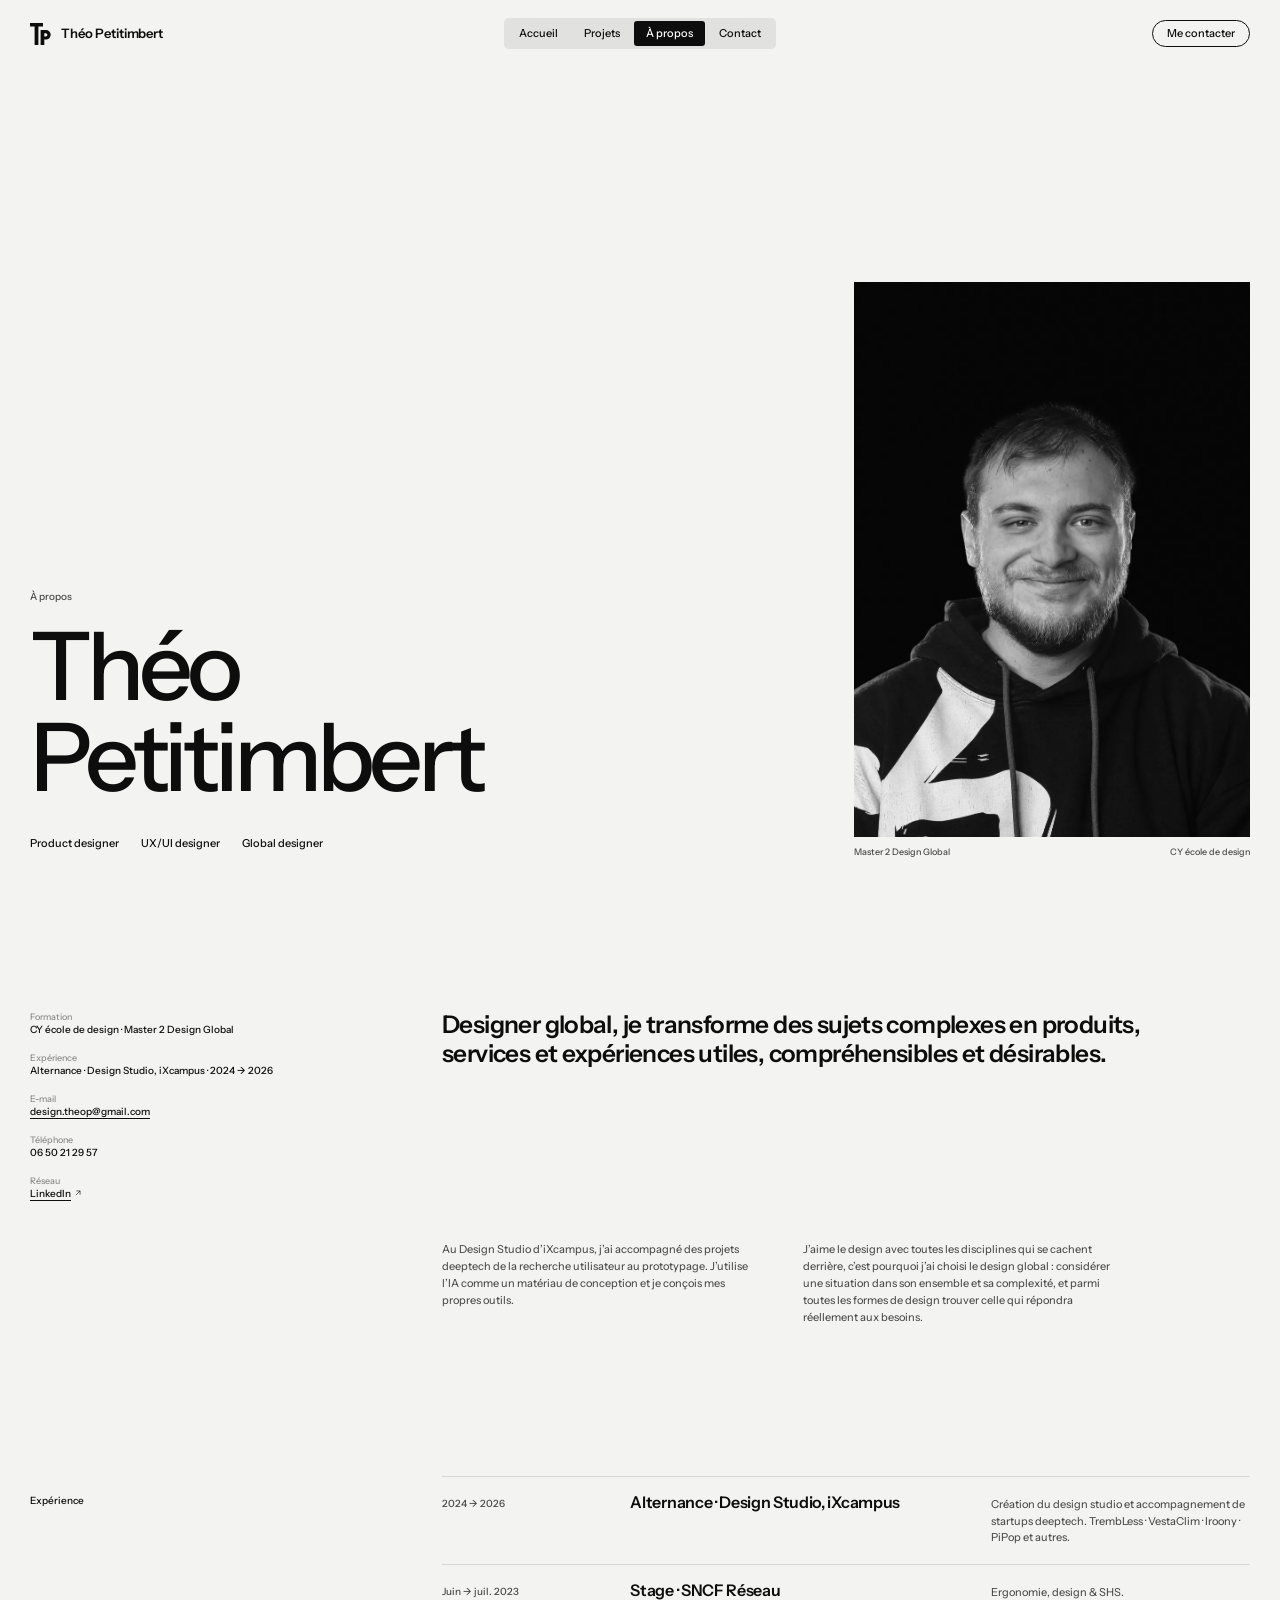
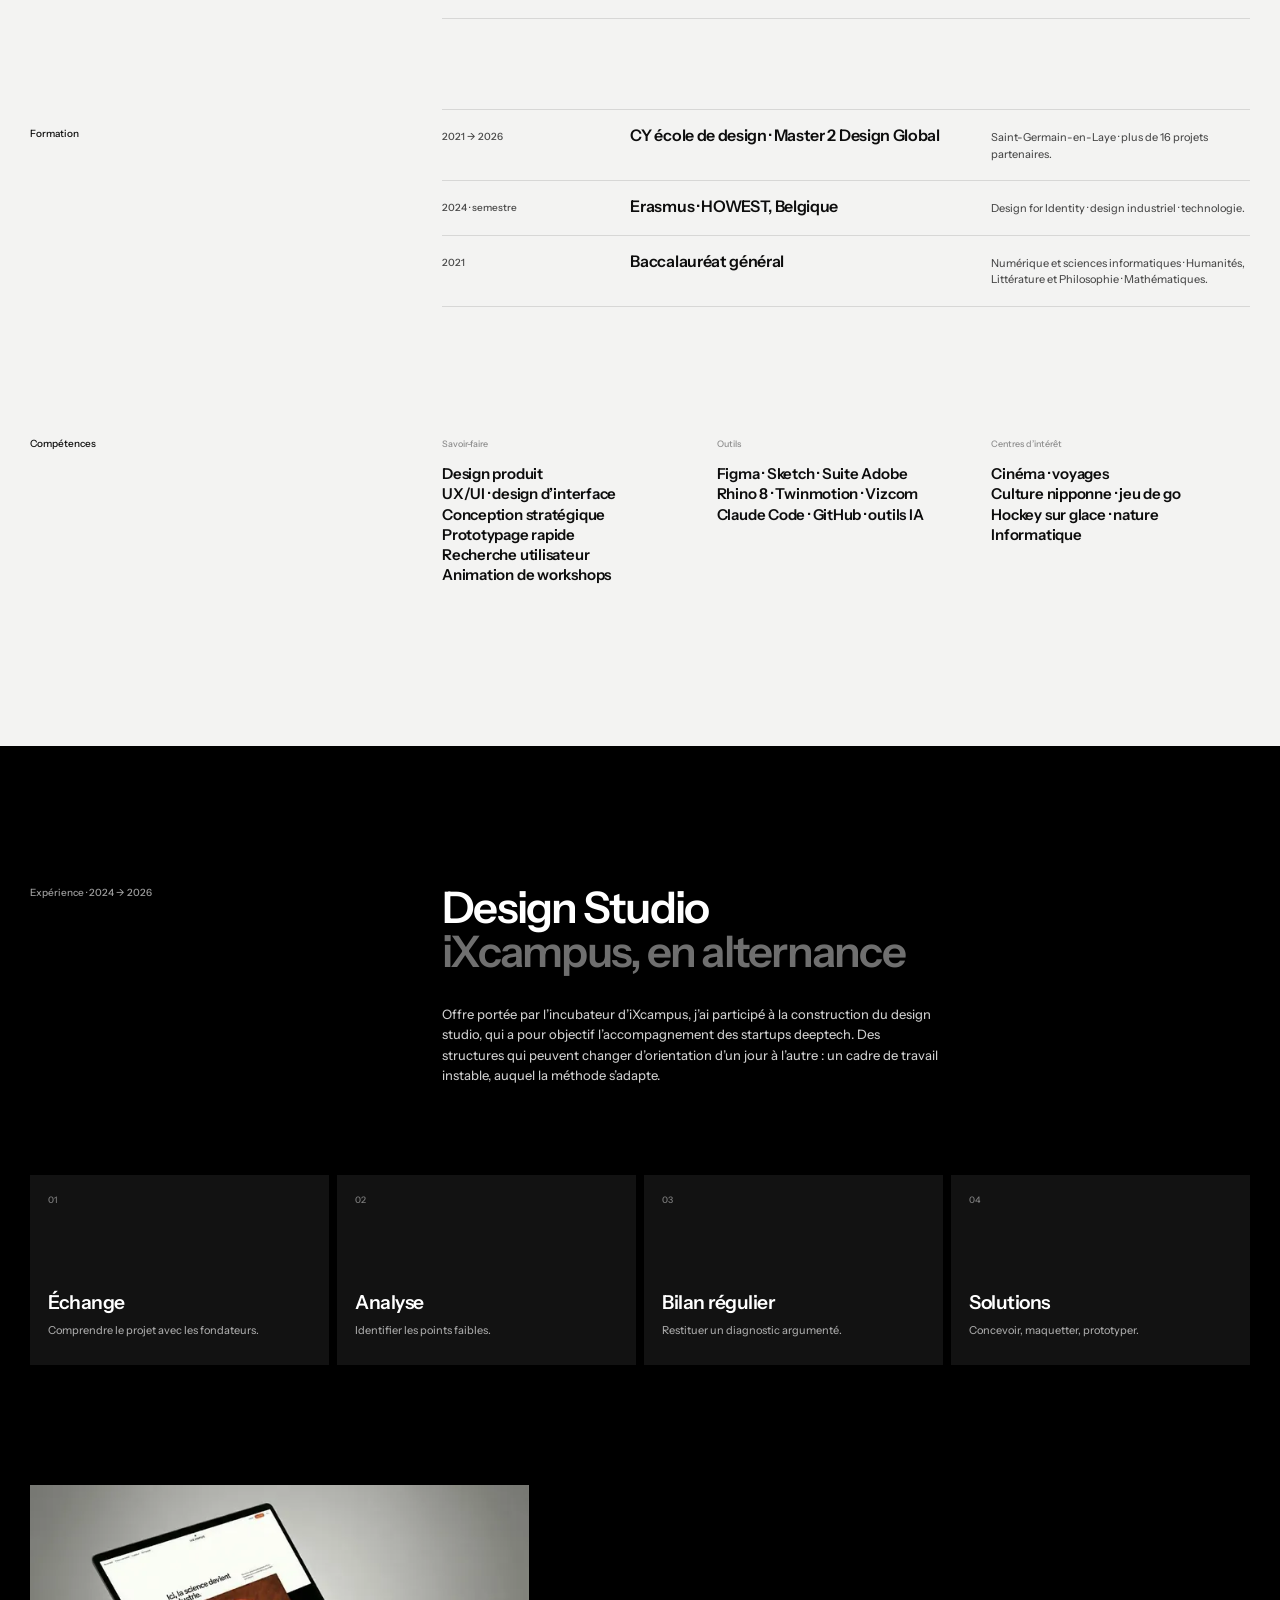
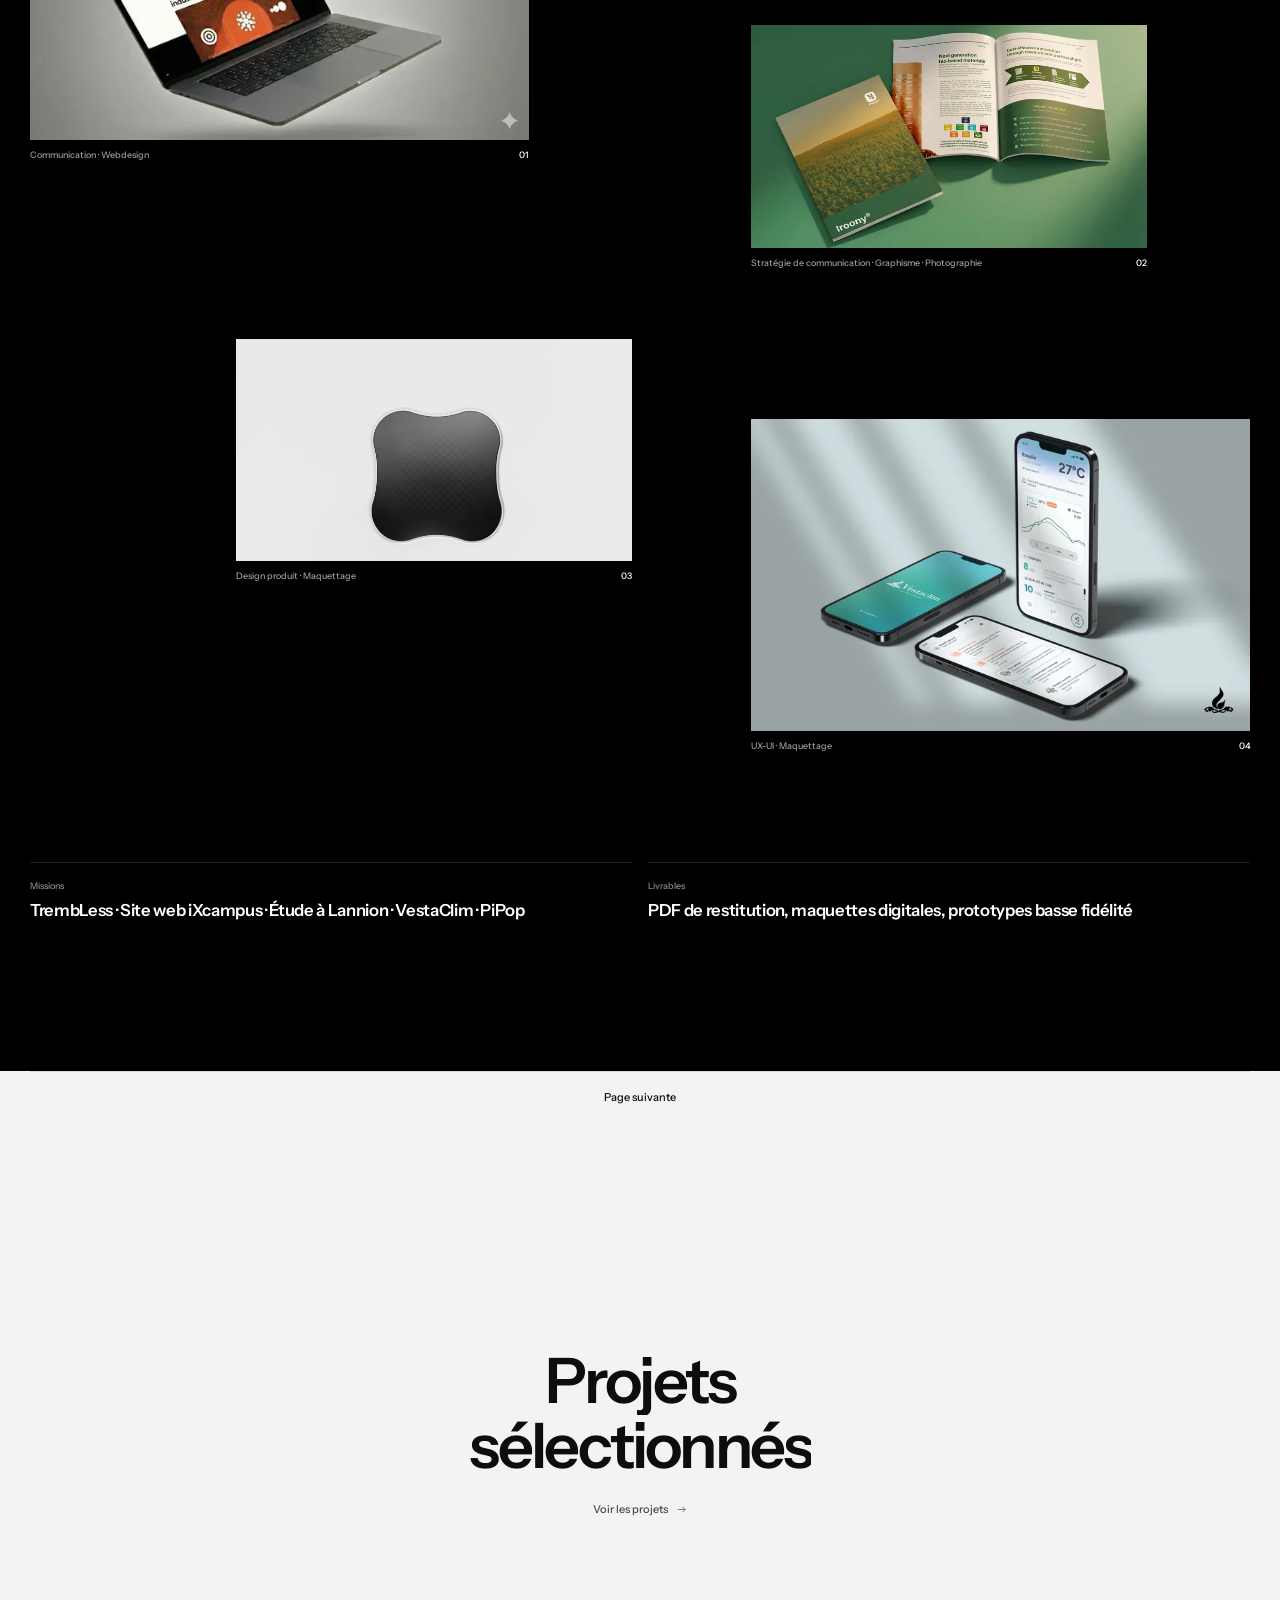
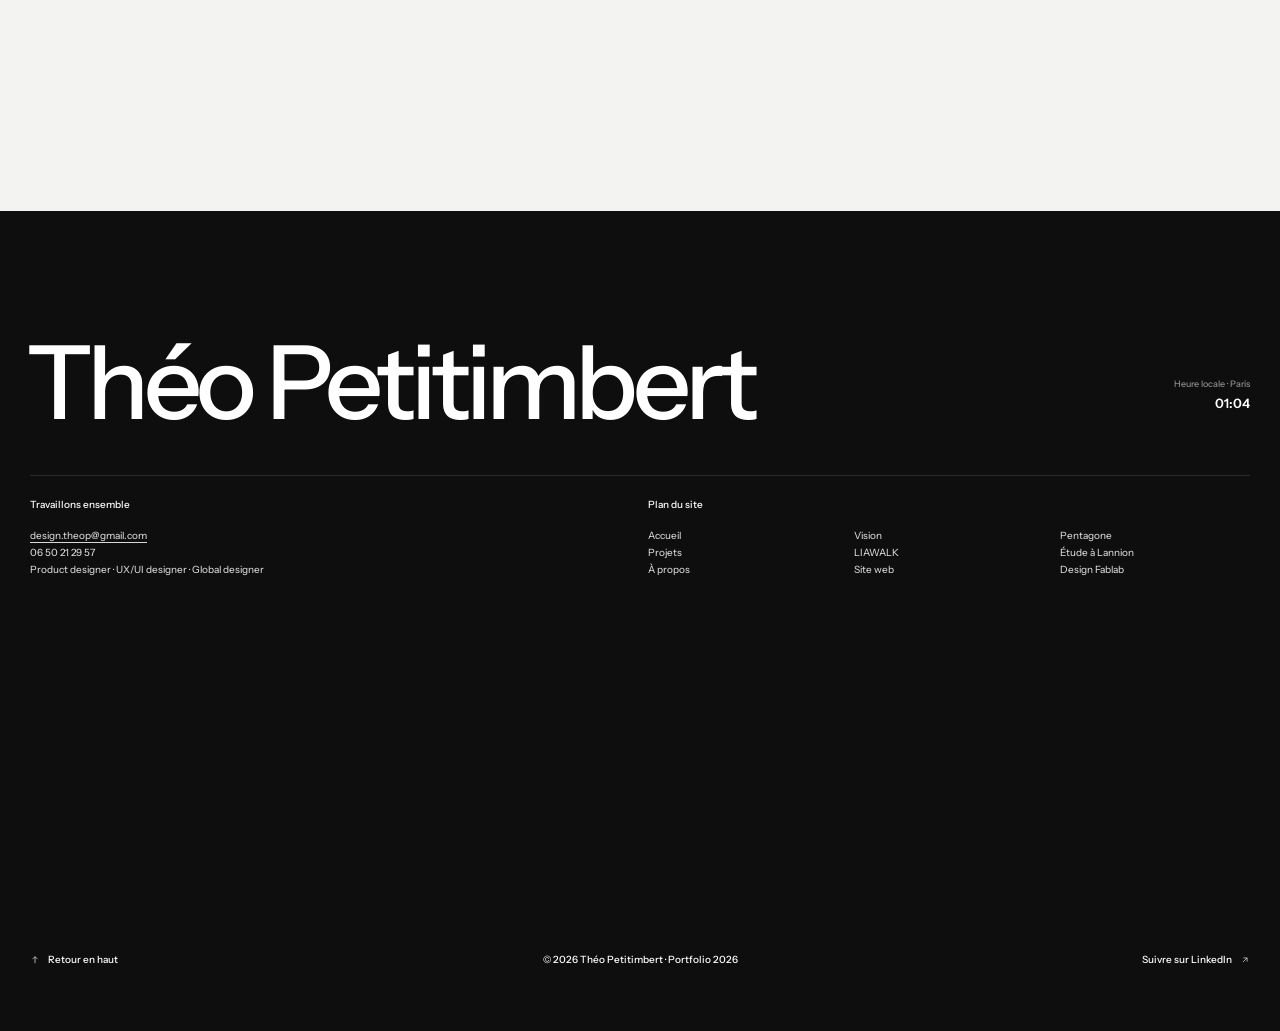
==== a-propos.html @ 84dc0fee "Refonte sur la structure Hayler : fondation modulaire par morceau Co-Authored-By: Claude Opus 5.5 <n" ====
<!doctype html>
<html lang="fr">
<head>
<meta charset="utf-8">
<meta name="viewport" content="width=device-width, initial-scale=1">
<title>À propos · Théo Petitimbert</title>
<meta name="description" content="Designer global, je transforme des sujets complexes en produits, services et expériences utiles, compréhensibles et désirables.">
<meta name="theme-color" content="#F3F3F2">
<meta property="og:title" content="À propos · Théo Petitimbert">
<meta property="og:description" content="Designer global, je transforme des sujets complexes en produits, services et expériences utiles, compréhensibles et désirables.">
<meta property="og:image" content="assets/img/portrait.webp">
<link rel="icon" href="assets/favicon.svg" type="image/svg+xml">
<link rel="preconnect" href="https://fonts.googleapis.com">
<link rel="preconnect" href="https://fonts.gstatic.com" crossorigin>
<link href="https://fonts.googleapis.com/css2?family=Instrument+Sans:ital,wdth,wght@0,75..100,400..700;1,75..100,400..700&display=swap" rel="stylesheet">
<link rel="stylesheet" href="assets/css/base.css?v=54239757">
<link rel="stylesheet" href="assets/css/nav.css?v=d0eab731">
<link rel="stylesheet" href="assets/css/about.css?v=17b00f77">
<link rel="stylesheet" href="assets/css/next.css?v=b3998634">
<link rel="stylesheet" href="assets/css/footer.css?v=900d0d2b">
<script>document.documentElement.classList.add('js')</script>
</head>
<body class="page-about" id="top">
<main id="main">
  <section class="ahero grid" aria-labelledby="a-title">
    <a class="skip" href="#parcours">Aller au contenu</a>
    
  <header class="nav" data-nav>
    <a class="nav-logo" href="index.html" aria-label="Théo Petitimbert, accueil"><svg class="nav-mark" viewBox="0 0 22 22" aria-hidden="true"><path fill="currentColor" fill-rule="evenodd" d="M0 0h13v3.4H8.4V22H4.6V3.4H0zM10.6 7h5.3a4.8 4.8 0 0 1 0 9.6h-1.6V22h-3.7zm3.7 3.2v3.2h1.5a1.6 1.6 0 0 0 0-3.2z"/></svg><span class="nav-logo-name" aria-hidden="true">Théo Petitimbert</span></a>
    <nav class="nav-pill" aria-label="Navigation principale"><a href="index.html">Accueil</a><a href="index.html#projets">Projets</a><a href="a-propos.html" aria-current="page">À propos</a><a href="#contact">Contact</a></nav>
    <a class="nav-cta" href="mailto:design.theop@gmail.com">Me contacter</a>
  </header>
    <div class="ahero-head">
      <p class="ahero-label">À propos</p>
      <h1 class="ahero-title" id="a-title"><span><span>Théo</span></span><span><span>Petitimbert</span></span></h1>
      <ul class="ahero-roles"><li>Product designer</li><li>UX/UI designer</li><li>Global designer</li></ul>
    </div>
    <figure class="ahero-fig">
      <div class="frame"><img src="assets/img/portrait.webp" alt="Portrait de Théo Petitimbert" width="891" height="1248" fetchpriority="high" decoding="async"></div>
      <figcaption class="g-cap"><span>Master 2 Design Global</span><span>CY école de design</span></figcaption>
    </figure>
  </section>
  <section class="abio grid" id="parcours" aria-label="Présentation">
    <dl class="abio-meta" data-reveal>
      <div><dt>Formation</dt><dd>CY école de design · Master 2 Design Global</dd></div>
      <div><dt>Expérience</dt><dd>Alternance · Design Studio, iXcampus · 2024 → 2026</dd></div>
      <div><dt>E-mail</dt><dd><a class="ulink" href="mailto:design.theop@gmail.com">design.theop@gmail.com</a></dd></div>
      <div><dt>Téléphone</dt><dd><a href="tel:+33650212957">06 50 21 29 57</a></dd></div>
      <div><dt>Réseau</dt><dd><a class="ulink" href="https://www.linkedin.com/in/theopetitimbert/" target="_blank" rel="noopener">LinkedIn</a> <svg class="arrow" viewBox="0 0 24 24" aria-hidden="true"><path d="M7 17L17 7M8 7h9v9" fill="none" stroke="currentColor" stroke-width="1.5"/></svg></dd></div>
    </dl>
    <p class="abio-lead" data-reveal style="--d:.1s">Designer global, je transforme des sujets complexes en produits, services et expériences utiles, compréhensibles et désirables.</p>
    <div class="abio-more" data-reveal style="--d:.2s"><p>Au Design Studio d’iXcampus, j’ai accompagné des projets deeptech de la recherche utilisateur au prototypage. J’utilise l’IA comme un matériau de conception et je conçois mes propres outils.</p><p>J’aime le design avec toutes les disciplines qui se cachent derrière, c’est pourquoi j’ai choisi le design global : considérer une situation dans son ensemble et sa complexité, et parmi toutes les formes de design trouver celle qui répondra réellement aux besoins.</p></div>
  </section>
  <section class="acv" aria-label="Parcours">
    <div class="acv-group grid" data-reveal>
      <h2 class="acv-h">Expérience</h2>
      <ul class="acv-list">
        <li><span class="acv-date">2024 → 2026</span><span class="acv-title">Alternance · Design Studio, iXcampus</span><span class="acv-detail">Création du design studio et accompagnement de startups deeptech. TrembLess · VestaClim · Iroony · PiPop et autres.</span></li>
        <li><span class="acv-date">Juin → juil. 2023</span><span class="acv-title">Stage · SNCF Réseau</span><span class="acv-detail">Ergonomie, design &amp; SHS.</span></li>
      </ul>
    </div>
    <div class="acv-group grid" data-reveal>
      <h2 class="acv-h">Formation</h2>
      <ul class="acv-list">
        <li><span class="acv-date">2021 → 2026</span><span class="acv-title">CY école de design · Master 2 Design Global</span><span class="acv-detail">Saint-Germain-en-Laye · plus de 16 projets partenaires.</span></li>
        <li><span class="acv-date">2024 · semestre</span><span class="acv-title">Erasmus · HOWEST, Belgique</span><span class="acv-detail">Design for Identity · design industriel · technologie.</span></li>
        <li><span class="acv-date">2021</span><span class="acv-title">Baccalauréat général</span><span class="acv-detail">Numérique et sciences informatiques · Humanités, Littérature et Philosophie · Mathématiques.</span></li>
      </ul>
    </div>
  </section>
  <section class="askills grid" aria-labelledby="skills-title" data-reveal>
    <h2 class="askills-h" id="skills-title">Compétences</h2>
    <div class="askills-cols">
      <div><h3>Savoir-faire</h3><ul><li>Design produit</li><li>UX/UI · design d’interface</li><li>Conception stratégique</li><li>Prototypage rapide</li><li>Recherche utilisateur</li><li>Animation de workshops</li></ul></div>
      <div><h3>Outils</h3><ul><li>Figma · Sketch · Suite Adobe</li><li>Rhino 8 · Twinmotion · Vizcom</li><li>Claude Code · GitHub · outils IA</li></ul></div>
      <div><h3>Centres d’intérêt</h3><ul><li>Cinéma · voyages</li><li>Culture nipponne · jeu de go</li><li>Hockey sur glace · nature</li><li>Informatique</li></ul></div>
    </div>
  </section>
  <section class="astudio" data-tone="dark" aria-labelledby="studio-title">
    <div class="astudio-head grid">
      <p class="astudio-label">Expérience · 2024 → 2026</p>
      <h2 class="astudio-title" id="studio-title" data-reveal>Design Studio<br><span>iXcampus, en alternance</span></h2>
      <p class="astudio-intro" data-reveal style="--d:.1s">Offre portée par l’incubateur d’iXcampus, j’ai participé à la construction du design studio, qui a pour objectif l’accompagnement des startups deeptech. Des structures qui peuvent changer d’orientation d’un jour à l’autre : un cadre de travail instable, auquel la méthode s’adapte.</p>
    </div>
    <ol class="astudio-steps">
      <li data-reveal style="--d:0.00s"><span class="n">01</span><h3>Échange</h3><p>Comprendre le projet avec les fondateurs.</p></li>
      <li data-reveal style="--d:0.08s"><span class="n">02</span><h3>Analyse</h3><p>Identifier les points faibles.</p></li>
      <li data-reveal style="--d:0.16s"><span class="n">03</span><h3>Bilan régulier</h3><p>Restituer un diagnostic argumenté.</p></li>
      <li data-reveal style="--d:0.24s"><span class="n">04</span><h3>Solutions</h3><p>Concevoir, maquetter, prototyper.</p></li>
    </ol>
    <div class="astudio-figs grid">
      <figure style="--c:1;--s:5;--o:0px" data-reveal>
        <div class="frame" style="aspect-ratio:615/314"><img src="assets/img/studio-1.webp" alt="Communication · Webdesign" width="615" height="314" loading="lazy" decoding="async"></div>
        <figcaption class="g-cap"><span aria-hidden="true">Communication · Webdesign</span><span aria-hidden="true">01</span></figcaption>
      </figure>
      <figure style="--c:8;--s:4;--o:140px" data-reveal>
        <div class="frame" style="aspect-ratio:768/432"><img src="assets/img/studio-2.webp" alt="Stratégie de communication · Graphisme · Photographie" width="768" height="432" loading="lazy" decoding="async"></div>
        <figcaption class="g-cap"><span aria-hidden="true">Stratégie de communication · Graphisme · Photographie</span><span aria-hidden="true">02</span></figcaption>
      </figure>
      <figure style="--c:3;--s:4;--o:0px" data-reveal>
        <div class="frame" style="aspect-ratio:768/432"><img src="assets/img/studio-3.webp" alt="Design produit · Maquettage" width="768" height="432" loading="lazy" decoding="async"></div>
        <figcaption class="g-cap"><span aria-hidden="true">Design produit · Maquettage</span><span aria-hidden="true">03</span></figcaption>
      </figure>
      <figure style="--c:8;--s:5;--o:80px" data-reveal>
        <div class="frame" style="aspect-ratio:720/450"><img src="assets/img/studio-4.webp" alt="UX-UI · Maquettage" width="720" height="450" loading="lazy" decoding="async"></div>
        <figcaption class="g-cap"><span aria-hidden="true">UX-UI · Maquettage</span><span aria-hidden="true">04</span></figcaption>
      </figure>
    </div>
    <dl class="astudio-dl grid">
      <div data-reveal><dt>Missions</dt><dd>TrembLess · Site web iXcampus · Étude à Lannion · VestaClim · PiPop</dd></div>
      <div data-reveal style="--d:.1s"><dt>Livrables</dt><dd>PDF de restitution, maquettes digitales, prototypes basse fidélité</dd></div>
    </dl>
  </section>
  <section class="next" data-chunk="next" aria-label="Page suivante">
    <p class="next-label">Page suivante</p>
    <a class="next-link" href="index.html#projets" data-reveal>
      <span class="next-title"><span class="line"><span>Projets</span></span><span class="line"><span>sélectionnés</span></span></span>
      <span class="next-sub">Voir les projets <svg class="arrow" viewBox="0 0 24 24" aria-hidden="true"><path d="M4 12h16M14 6l6 6-6 6" fill="none" stroke="currentColor" stroke-width="1.5"/></svg></span>
    </a>
  </section>
</main>
<footer class="footer" id="contact" data-chunk="footer" data-tone="dark">
  <div class="footer-top">
    <p class="footer-mark">Théo Petitimbert</p>
    <p class="footer-time"><span class="tiny">Heure locale · Paris</span><strong data-clock>--:--</strong></p>
  </div>
  <div class="footer-cols grid">
    <div class="footer-col">
      <h2 class="footer-h">Travaillons ensemble</h2>
      <ul class="footer-list">
        <li><a class="ulink" href="mailto:design.theop@gmail.com">design.theop@gmail.com</a></li>
        <li><a href="tel:+33650212957">06 50 21 29 57</a></li>
        <li>Product designer · UX/UI designer · Global designer</li>
      </ul>
    </div>
    <nav class="footer-col footer-col--map" aria-label="Plan du site">
      <h2 class="footer-h">Plan du site</h2>
      <div class="footer-map">
        <ul class="footer-list"><li><a href="index.html">Accueil</a></li><li><a href="index.html#projets">Projets</a></li><li><a href="a-propos.html">À propos</a></li></ul>
        <ul class="footer-list"><li><a href="projets/vision.html">Vision</a></li><li><a href="projets/liawalk.html">LIAWALK</a></li><li><a href="projets/site-ixcampus.html">Site web</a></li></ul>
        <ul class="footer-list"><li><a href="projets/pentagone.html">Pentagone</a></li><li><a href="projets/lannion.html">Étude à Lannion</a></li><li><a href="projets/design-fablab.html">Design Fablab</a></li></ul>
      </div>
    </nav>
  </div>
  <div class="footer-bar">
    <a href="#top"><svg class="arrow" viewBox="0 0 24 24" aria-hidden="true"><path d="M12 20V4M6 10l6-6 6 6" fill="none" stroke="currentColor" stroke-width="1.5"/></svg> Retour en haut</a>
    <span>© 2026 Théo Petitimbert · Portfolio 2026</span>
    <a href="https://www.linkedin.com/in/theopetitimbert/" target="_blank" rel="noopener">Suivre sur LinkedIn <svg class="arrow" viewBox="0 0 24 24" aria-hidden="true"><path d="M7 17L17 7M8 7h9v9" fill="none" stroke="currentColor" stroke-width="1.5"/></svg></a>
  </div>
</footer>
<script src="assets/js/base.js?v=b669b8e9" defer></script>
</body>
</html>
---- assets/css/base.css ----
/* ==========================================================================
   Base partagée : tokens, reset, typographie, grille, boutons, révélations.
   Chaque section a son propre fichier (hero.css, work.css, …).
   ========================================================================== */
:root {
  --bg: #f3f3f2;
  --bg-2: #e9e9e8;
  --ink: #0d0d0d;
  --ink-2: #4a4a4a;
  --mute: #8f8f8f;
  --faint: #c9c9c9;
  --line: rgba(13, 13, 13, .12);
  --black: #000;
  --dark: #0e0e0e;
  --tile: #121212;
  --white: #fff;

  --g: 30px;          /* gouttière latérale */
  --gap: 16px;        /* gouttière de grille */
  --cols: 12;

  --f: "Instrument Sans", "Helvetica Neue", Arial, sans-serif;
  --fs-xs: 11px;
  --fs-s: 13px;
  --fs-m: 16px;
  --fs-lead: clamp(21px, 1.9vw, 30px);
  --fs-h2: clamp(34px, 3.4vw, 54px);
  --fs-display: clamp(44px, 4.9vw, 76px);

  --ease: cubic-bezier(.2, .7, .1, 1);
  --ease-io: cubic-bezier(.65, 0, .35, 1);
}

*, *::before, *::after { box-sizing: border-box; }
html { -webkit-text-size-adjust: 100%; text-size-adjust: 100%; }
@media (prefers-reduced-motion: no-preference) { html { scroll-behavior: smooth; } }
body {
  margin: 0;
  background: var(--bg);
  color: var(--ink);
  font-family: var(--f);
  font-size: var(--fs-s);
  line-height: 1.45;
  font-weight: 450;
  -webkit-font-smoothing: antialiased;
  -moz-osx-font-smoothing: grayscale;
  text-rendering: optimizeLegibility;
  overflow-x: clip;
}
img, svg, video { display: block; max-width: 100%; }
img { height: auto; }
a { color: inherit; text-decoration: none; }
button { font: inherit; color: inherit; background: none; border: 0; padding: 0; cursor: pointer; }
h1, h2, h3, h4, p, ul, ol, dl, dd, figure, blockquote { margin: 0; }
ul, ol { list-style: none; padding: 0; }
::selection { background: var(--ink); color: var(--bg); }

:focus { outline: none; }
:focus-visible { outline: 2px solid currentColor; outline-offset: 3px; border-radius: 2px; }

.sr-only {
  position: absolute !important; width: 1px; height: 1px; padding: 0; margin: -1px;
  overflow: hidden; clip: rect(0 0 0 0); white-space: nowrap; border: 0;
}
.skip {
  position: fixed; left: 12px; top: 12px; z-index: 100; padding: 8px 12px;
  background: var(--ink); color: var(--bg); font-size: var(--fs-xs); border-radius: 4px;
  transform: translateY(-160%); transition: transform .3s var(--ease);
}
.skip:focus-visible { transform: none; }

/* Grille 12 colonnes */
.grid {
  display: grid;
  grid-template-columns: repeat(var(--cols), minmax(0, 1fr));
  column-gap: var(--gap);
}
.wrap { padding-inline: var(--g); }

/* Petites étiquettes */
.tiny { font-size: var(--fs-xs); line-height: 1.35; font-weight: 500; letter-spacing: 0; }

/* Lien souligné qui se redessine au survol */
.ulink {
  background: linear-gradient(currentColor, currentColor) 0 100% / 100% 1px no-repeat;
  transition: background-size .5s var(--ease);
  padding-bottom: 1px;
}
.ulink:hover { background-size: 0 1px; background-position: 100% 100%; }

/* Bouton noir + pastille flèche */
.btn {
  display: inline-flex; align-items: stretch; gap: 2px;
  font-size: var(--fs-xs); font-weight: 500; line-height: 1;
}
.btn > span {
  display: inline-flex; align-items: center; background: var(--ink); color: var(--bg);
  border-radius: 3px; padding: 9px 12px; transition: background-color .3s, transform .5s var(--ease);
}
.btn .btn-ico { padding: 9px 8px; }
.btn .btn-ico svg { width: 11px; height: 11px; transition: transform .5s var(--ease); }
.btn:hover .btn-ico svg { transform: translateX(2px) rotate(-45deg); }
.btn:hover > span { background: #2a2a2a; }

.arrow { width: 1em; height: 1em; display: inline-block; vertical-align: -.12em; }

/* Image cadrée : fond neutre pendant le chargement */
.frame { position: relative; overflow: hidden; background: var(--bg-2); }
.frame img { width: 100%; height: 100%; object-fit: cover; }

/* Révélations au scroll : l'état final est toujours entièrement visible */
.js [data-reveal] {
  opacity: 0;
  transform: translate3d(0, 28px, 0);
  transition: opacity .9s var(--ease) var(--d, 0s), transform 1.2s var(--ease) var(--d, 0s);
}
.js [data-reveal].is-in { opacity: 1; transform: none; }

@media (prefers-reduced-motion: reduce) {
  *, *::before, *::after {
    animation-duration: .01ms !important; animation-iteration-count: 1 !important;
    transition-duration: .01ms !important; scroll-behavior: auto !important;
  }
  .js [data-reveal] { opacity: 1; transform: none; }
}

@media (max-width: 800px) {
  :root { --g: 16px; --gap: 10px; }
  body { font-size: 14px; }
}
---- assets/css/nav.css ----
/* ==========================================================================
   Navigation flottante (rendue dans le hero de chaque page)
   ========================================================================== */
.nav {
  position: fixed; inset: 0 0 auto 0; z-index: 50;
  display: grid; grid-template-columns: 1fr auto 1fr; align-items: center;
  padding: 18px var(--g);
  color: var(--ink);
  pointer-events: none;
  transition: color .4s var(--ease);
}
.nav > * { pointer-events: auto; }
.nav.on-dark { color: var(--white); }

.nav-logo {
  justify-self: start; display: inline-flex; align-items: center; gap: 9px;
  font-size: 13px; font-weight: 600; letter-spacing: -.01em; line-height: 1;
}
.nav-mark { width: 22px; height: 22px; flex: none; }
.nav-logo-name { display: inline-block; overflow: hidden; }

.nav-pill {
  display: flex; gap: 2px; padding: 3px;
  background: rgba(214, 214, 212, .62);
  -webkit-backdrop-filter: blur(14px) saturate(1.4);
  backdrop-filter: blur(14px) saturate(1.4);
  border-radius: 5px;
  color: var(--ink);
}
.nav-pill a {
  font-size: var(--fs-xs); font-weight: 500; line-height: 1; white-space: nowrap;
  padding: 7px 12px; border-radius: 3px;
  transition: background-color .3s, color .3s;
}
.nav-pill a:hover { background: rgba(13, 13, 13, .08); }
.nav-pill a[aria-current="page"] { background: var(--ink); color: var(--white); }

.nav-cta {
  justify-self: end;
  font-size: var(--fs-xs); font-weight: 500; line-height: 1;
  padding: 7px 14px; border: 1px solid currentColor; border-radius: 999px;
  transition: background-color .3s, color .3s;
}
.nav-cta:hover { background: var(--ink); color: var(--white); border-color: var(--ink); }
.nav.on-dark .nav-cta:hover { background: var(--white); color: var(--ink); border-color: var(--white); }

@media (max-width: 700px) {
  .nav { grid-template-columns: 1fr 1fr; padding: 14px var(--g); }
  .nav-logo-name { display: none; }
  .nav-pill {
    position: fixed; left: 50%; bottom: 14px; transform: translateX(-50%);
    box-shadow: 0 6px 24px rgba(0, 0, 0, .12);
  }
  .nav-pill a { padding: 9px 12px; }
}
---- assets/css/about.css ----
/* ==========================================================================
   Page À propos : portrait, parcours, savoir-faire, design studio
   ========================================================================== */
.ahero {
  position: relative;
  min-height: 100vh; min-height: 100svh;
  padding: 120px var(--g) 42px;
  align-items: end;
  background: var(--bg);
}
.ahero-head { grid-column: 1 / span 7; padding-bottom: 6px; }
.ahero-label { font-size: 10px; font-weight: 500; margin-bottom: 20px; color: var(--ink-2); }
.ahero-title {
  font-size: clamp(52px, 7.4vw, 118px); line-height: .9; font-weight: 500; letter-spacing: -.055em;
}
.ahero-title > span { display: block; overflow: hidden; padding-bottom: .06em; }
.ahero-title > span > span { display: block; animation: ahero-up 1.2s var(--ease) both; }
.ahero-title > span:nth-child(2) > span { animation-delay: .08s; }
@keyframes ahero-up { from { transform: translateY(105%); } }
.ahero-roles { display: flex; flex-wrap: wrap; gap: 6px 22px; margin-top: 30px; font-size: var(--fs-xs); font-weight: 500; }
.ahero-fig { grid-column: 9 / span 4; }
.ahero-fig .frame { aspect-ratio: 891 / 1248; max-height: calc(100svh - 190px); margin-left: auto; }
.ahero-fig .g-cap, .astudio .g-cap {
  display: flex; justify-content: space-between; gap: 16px; margin-top: 8px;
  font-size: 9px; font-weight: 500; color: var(--ink-2);
}

.abio { padding: 110px var(--g) 150px; align-items: start; }
.abio-meta { grid-column: 1 / span 3; display: grid; gap: 14px; }
.abio-meta dt { font-size: 9px; font-weight: 500; color: var(--mute); }
.abio-meta dd { font-size: 10px; font-weight: 500; line-height: 1.4; }
.abio-lead {
  grid-column: 5 / span 7;
  font-size: var(--fs-lead); line-height: 1.2; font-weight: 600; letter-spacing: -.025em;
}
.abio-more { grid-column: 5 / span 7; margin-top: 40px; display: grid; grid-template-columns: 1fr 1fr; gap: var(--gap); }
.abio-more p { font-size: var(--fs-xs); line-height: 1.55; font-weight: 450; color: var(--ink-2); max-width: 44ch; }

.acv { padding: 0 var(--g) 130px; }
.acv-group { align-items: start; }
.acv-group + .acv-group { margin-top: 90px; }
.acv-h { grid-column: 1 / span 3; font-size: 10px; font-weight: 500; padding-top: 18px; }
.acv-list { grid-column: 5 / span 8; }
.acv-list li {
  display: grid; grid-template-columns: 2fr 4fr 3fr; column-gap: var(--gap);
  padding: 16px 0 18px; border-top: 1px solid var(--line);
}
.acv-list li:last-child { border-bottom: 1px solid var(--line); }
.acv-date { font-size: 10px; font-weight: 500; color: var(--ink-2); padding-top: 4px; }
.acv-title { font-size: clamp(16px, 1.25vw, 20px); font-weight: 600; letter-spacing: -.02em; line-height: 1.2; }
.acv-detail { font-size: var(--fs-xs); line-height: 1.5; color: var(--ink-2); padding-top: 3px; }

.askills { padding: 0 var(--g) 160px; align-items: start; }
.askills-h { grid-column: 1 / span 3; font-size: 10px; font-weight: 500; }
.askills-cols { grid-column: 5 / span 8; display: grid; grid-template-columns: repeat(3, 1fr); gap: var(--gap); }
.askills-cols h3 { font-size: 9px; font-weight: 500; color: var(--mute); margin-bottom: 14px; }
.askills-cols li { font-size: clamp(15px, 1.15vw, 18px); font-weight: 600; letter-spacing: -.015em; line-height: 1.35; }

.astudio { background: var(--black); color: var(--white); padding: 140px var(--g) 150px; }
.astudio-head { align-items: start; }
.astudio-label { grid-column: 1 / span 3; font-size: 10px; font-weight: 500; color: #9a9a9a; }
.astudio-title {
  grid-column: 5 / span 8; font-size: var(--fs-h2); line-height: 1.02; font-weight: 600; letter-spacing: -.04em;
}
.astudio-title span { color: #6f6f6f; }
.astudio-intro { grid-column: 5 / span 5; margin-top: 30px; font-size: var(--fs-s); line-height: 1.55; color: #cfcfcf; }
.astudio-steps { margin-top: 90px; display: grid; grid-template-columns: repeat(4, 1fr); gap: 8px; }
.astudio-steps li { background: var(--tile); padding: 18px 18px 26px; min-height: 190px; display: flex; flex-direction: column; }
.astudio-steps .n { font-size: 9px; color: #7a7a7a; font-weight: 500; }
.astudio-steps h3 { margin-top: auto; font-size: clamp(18px, 1.5vw, 24px); font-weight: 600; letter-spacing: -.025em; }
.astudio-steps p { margin-top: 6px; font-size: var(--fs-xs); color: #a9a9a9; }
.astudio-figs { margin-top: 120px; row-gap: 70px; align-items: start; }
.astudio-figs figure { grid-column: var(--c) / span var(--s); margin-top: var(--o, 0); }
.astudio .g-cap { color: #9a9a9a; }
.astudio .g-cap span:last-child { color: var(--white); }
.astudio .frame { background: #1a1a1a; }
.astudio-dl { margin-top: 110px; align-items: start; }
.astudio-dl > div { grid-column: span 6; border-top: 1px solid rgba(255, 255, 255, .14); padding-top: 16px; }
.astudio-dl dt { font-size: 9px; color: #8a8a8a; font-weight: 500; margin-bottom: 8px; }
.astudio-dl dd { font-size: clamp(16px, 1.3vw, 20px); font-weight: 600; letter-spacing: -.02em; line-height: 1.3; }

@media (prefers-reduced-motion: reduce) { .ahero-title > span > span { animation: none; } }
@media (max-width: 800px) {
  .ahero { padding-top: 90px; }
  .ahero-head, .ahero-fig { grid-column: 1 / -1; }
  .ahero-fig { grid-row: 1; margin-bottom: 40px; }
  .ahero-fig .frame { max-width: 70%; margin: 0; }
  .abio { padding: 80px var(--g); }
  .abio-meta, .abio-lead, .abio-more, .acv-h, .acv-list, .askills-h, .askills-cols,
  .astudio-label, .astudio-title, .astudio-intro, .astudio-figs figure { grid-column: 1 / -1; margin-top: 0; }
  .abio-lead { margin-top: 30px; }
  .abio-more { grid-template-columns: 1fr; margin-top: 24px; }
  .acv-list li { grid-template-columns: 1fr; row-gap: 4px; }
  .askills-cols { grid-template-columns: 1fr; row-gap: 28px; margin-top: 20px; }
  .astudio { padding: 90px var(--g); }
  .astudio-title { margin-top: 16px; }
  .astudio-intro { margin-top: 20px; }
  .astudio-steps { grid-template-columns: 1fr 1fr; }
  .astudio-dl > div { grid-column: 1 / -1; }
}
---- assets/css/next.css ----
/* ==========================================================================
   Page suivante : grand titre centré, lien vers la page suivante
   ========================================================================== */
.next {
  position: relative;
  margin-inline: var(--g);
  border-top: 1px solid var(--line);
  min-height: 740px;
  display: grid; grid-template-rows: auto 1fr;
  text-align: center;
}
.next-label { padding-top: 18px; font-size: var(--fs-xs); font-weight: 500; }
.next-link {
  align-self: center; justify-self: center;
  display: flex; flex-direction: column; align-items: center; gap: 22px;
  padding: 40px 20px 90px;
}
.next-title {
  font-size: var(--fs-display); line-height: .98; font-weight: 600; letter-spacing: -.045em;
}
.next-title .line { display: block; overflow: hidden; padding-bottom: .06em; }
.next-title .line > span { display: block; transition: transform .9s var(--ease); }
.next-link:hover .next-title .line > span { transform: translateY(-4px); }
.next-sub {
  font-size: var(--fs-xs); font-weight: 500; color: var(--ink-2);
  display: inline-flex; align-items: center; gap: 8px;
}
.next-sub .arrow { width: 11px; height: 11px; transition: transform .6s var(--ease); }
.next-link:hover .next-sub .arrow { transform: translateX(4px); }

@media (max-width: 800px) {
  .next { min-height: 440px; }
  .next-title { font-size: 44px; }
}
---- assets/css/footer.css ----
/* ==========================================================================
   Pied de page noir
   ========================================================================== */
.footer {
  background: var(--dark); color: var(--white);
  padding: 130px var(--g) 0;
  min-height: 820px;
  display: flex; flex-direction: column;
}
.footer-top { display: flex; justify-content: space-between; align-items: flex-end; gap: 24px; }
.footer-mark {
  font-size: clamp(56px, 8vw, 126px); line-height: .82; font-weight: 500; letter-spacing: -.055em;
  margin-left: -.04em;
}
.footer-time { text-align: right; padding-bottom: 12px; }
.footer-time .tiny { color: #8a8a8a; display: block; margin-bottom: 4px; font-size: 9px; }
.footer-time strong { font-size: var(--fs-s); font-weight: 600; }

.footer-cols {
  margin-top: 50px; padding-top: 22px;
  border-top: 1px solid rgba(255, 255, 255, .12);
  row-gap: 30px;
}
.footer-h { font-size: 10px; font-weight: 500; margin-bottom: 14px; }
.footer-col { grid-column: 1 / span 6; }
.footer-col--map { grid-column: 7 / span 6; }
.footer-list li { font-size: 10px; line-height: 1.7; font-weight: 450; color: #d8d8d8; }
.footer-list a:hover { color: var(--white); }
.footer-map { display: grid; grid-template-columns: repeat(3, 1fr); gap: var(--gap); }

.footer-bar {
  margin-top: auto;
  display: grid; grid-template-columns: 1fr auto 1fr; align-items: center;
  padding: 26px 0 64px;
  font-size: 10px; font-weight: 500;
}
.footer-bar > :last-child { justify-self: end; }
.footer-bar a { display: inline-flex; align-items: center; gap: 8px; }
.footer-bar .arrow { width: 10px; height: 10px; }

@media (max-width: 800px) {
  .footer { min-height: 0; padding-top: 56px; }
  .footer-top { flex-direction: column; align-items: flex-start; }
  .footer-time { text-align: left; }
  .footer-col, .footer-col--map { grid-column: 1 / -1; }
  .footer-bar { grid-template-columns: 1fr 1fr; gap: 10px; margin-top: 60px; padding-bottom: 90px; }
  .footer-bar > :nth-child(2) { grid-row: 2; grid-column: 1 / -1; }
}
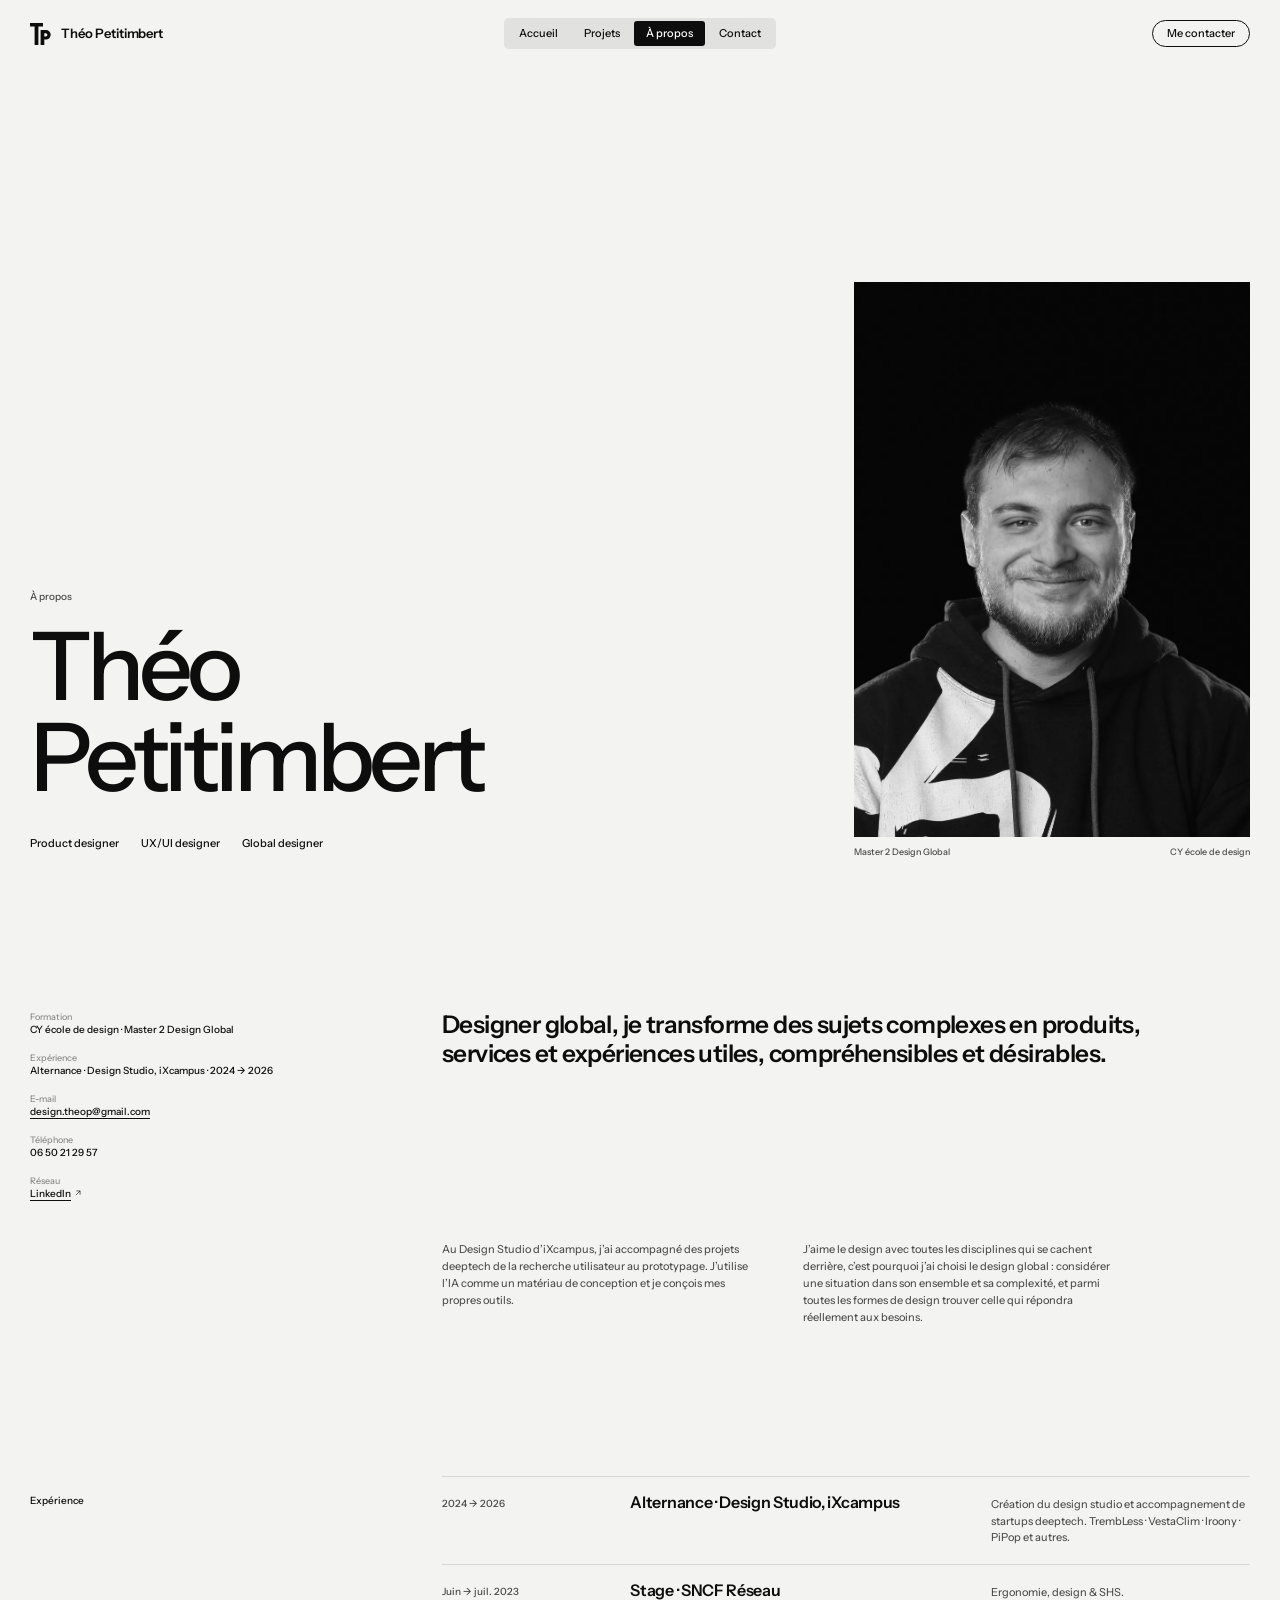
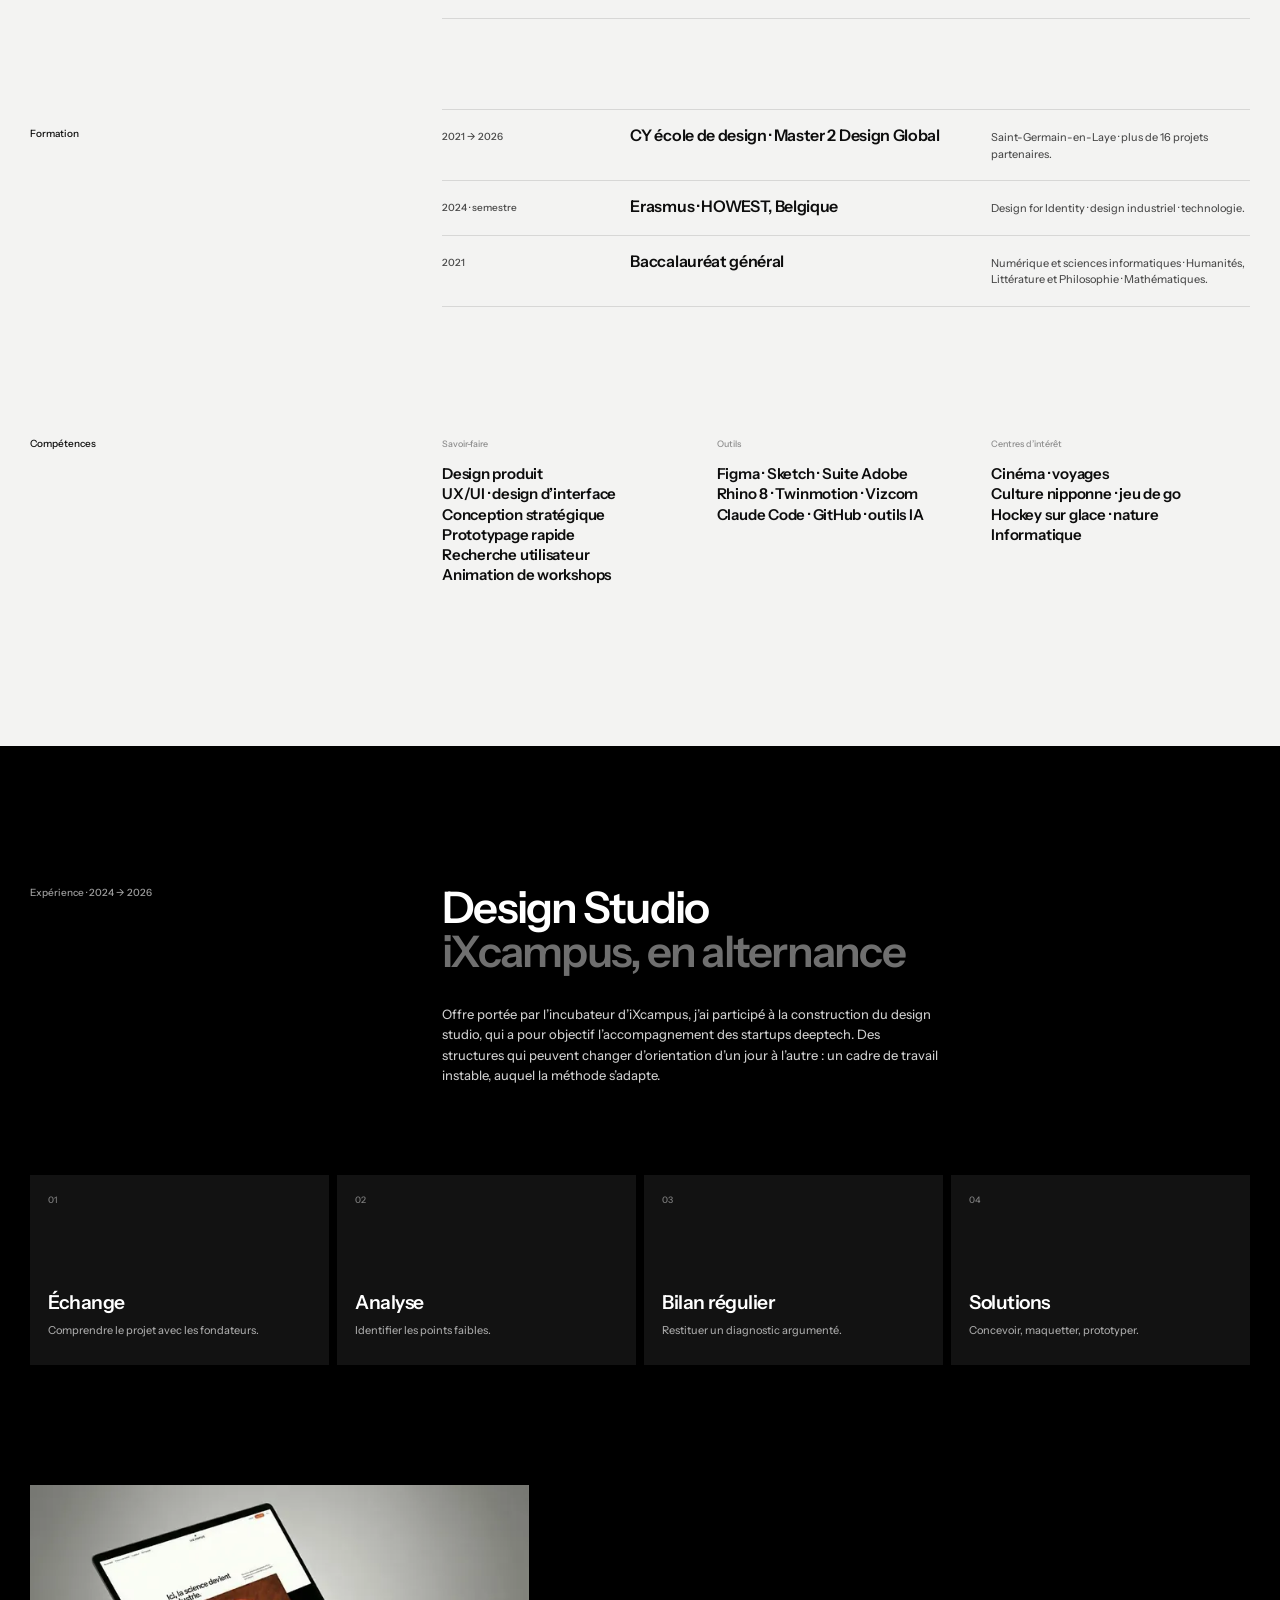
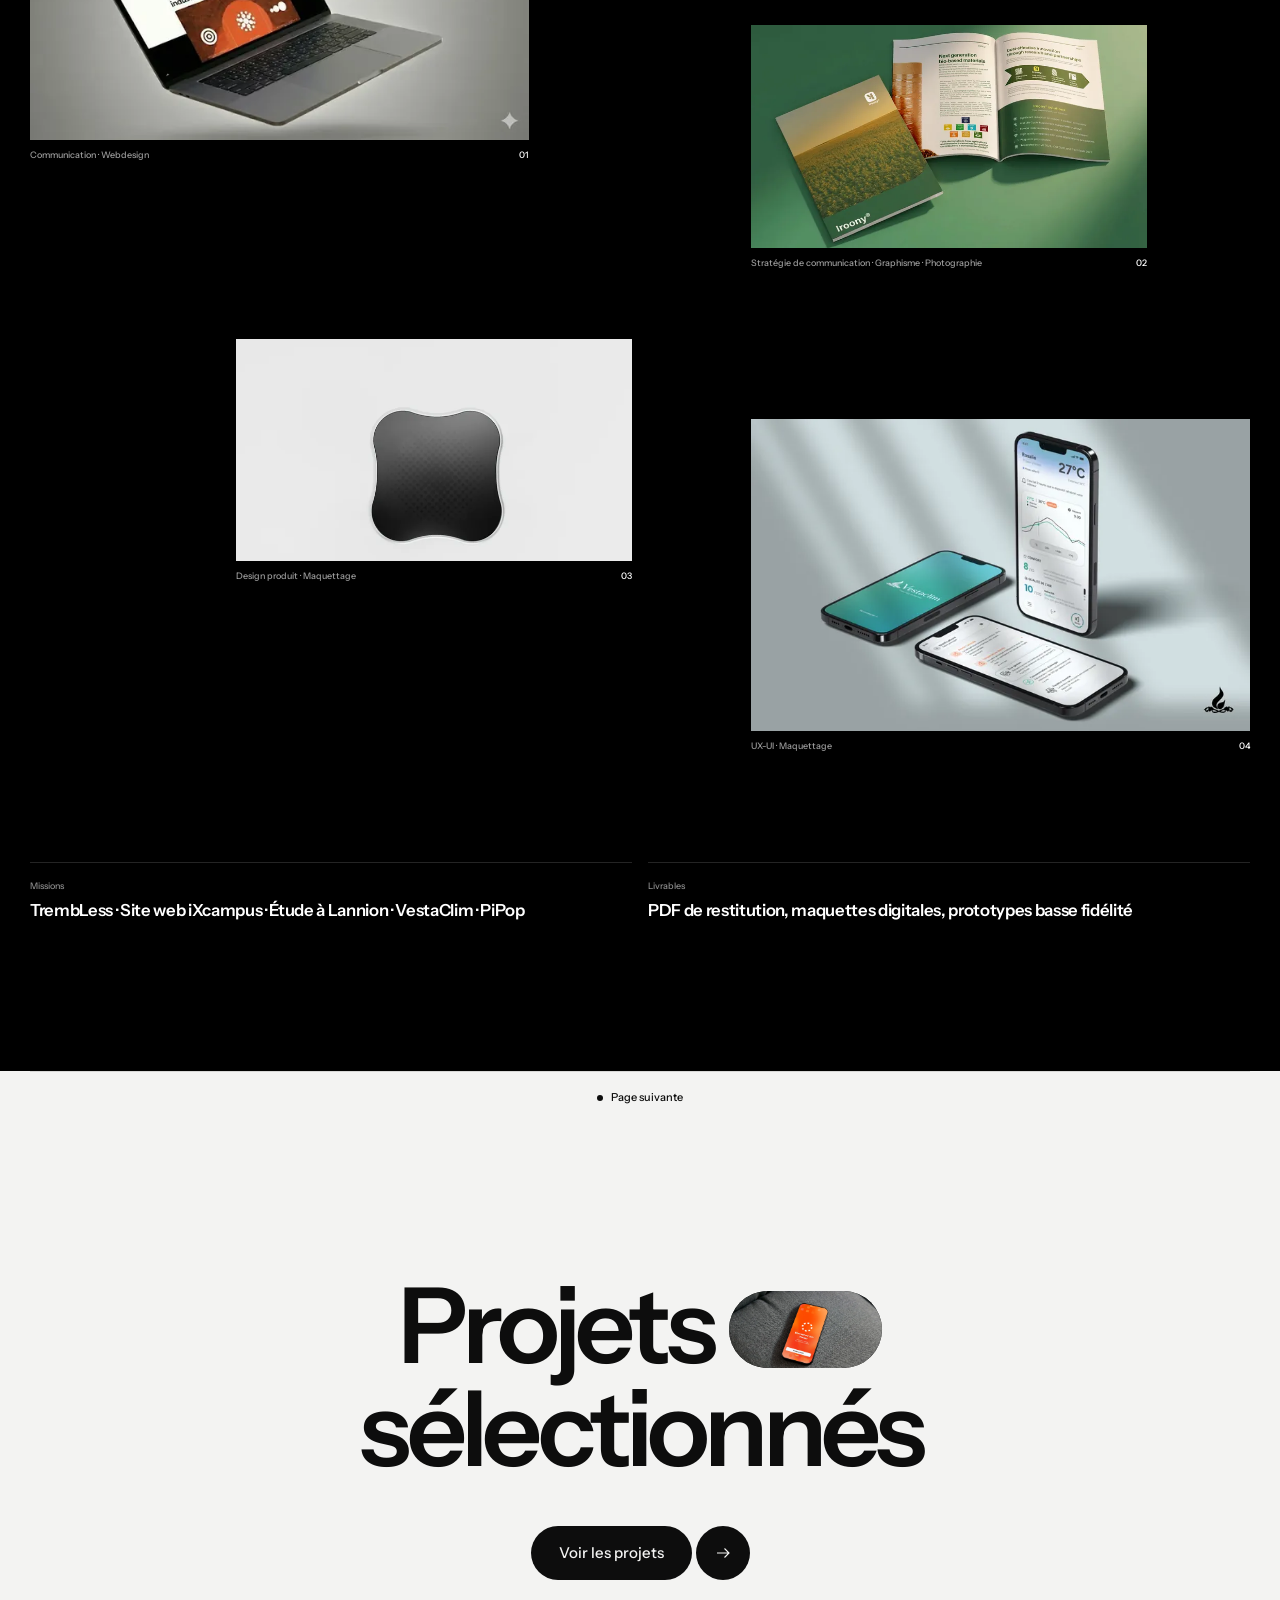
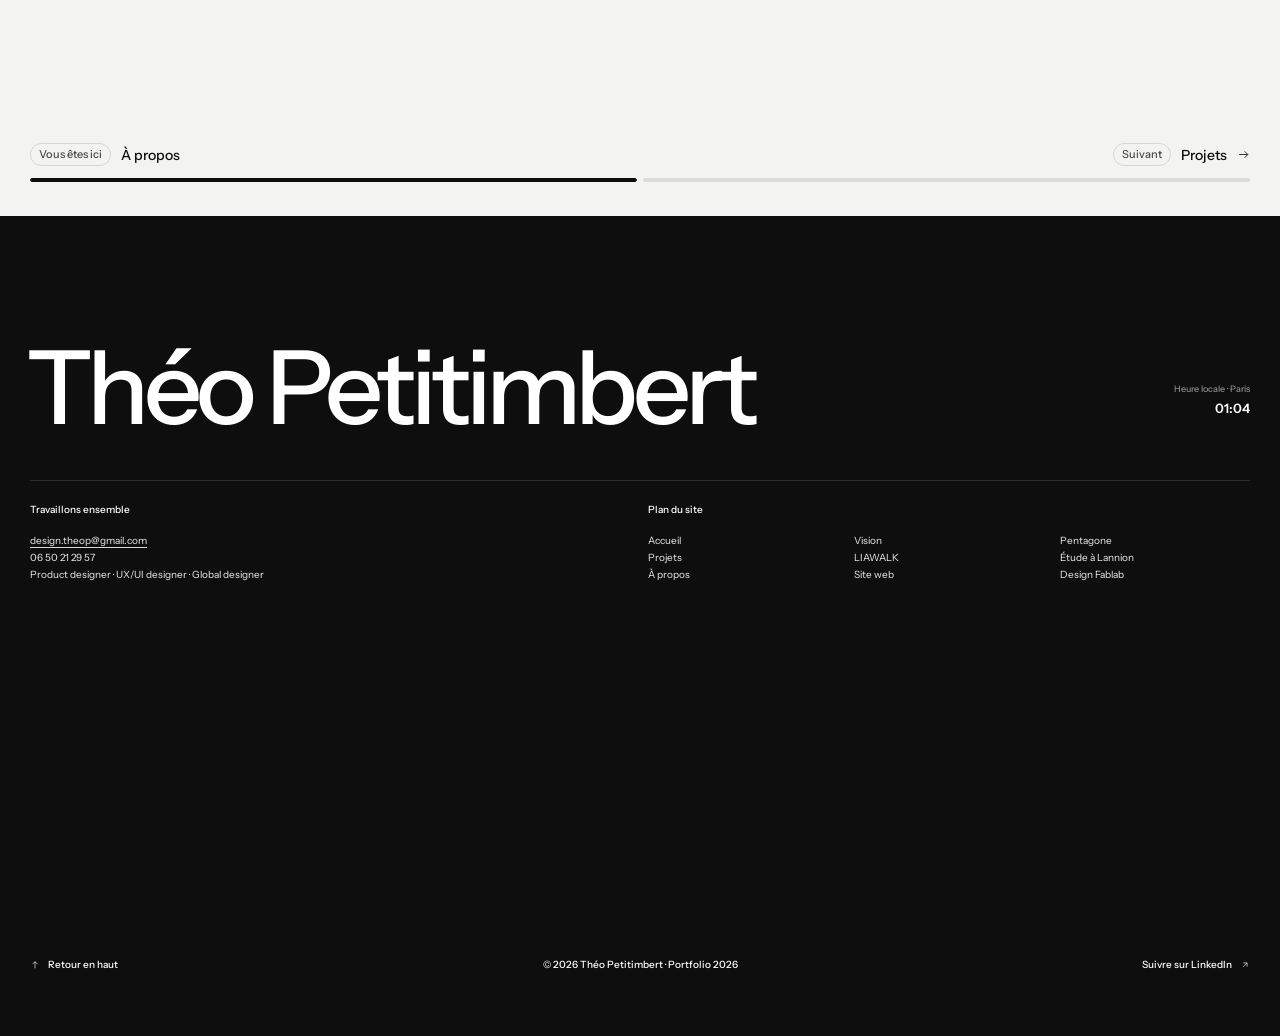
==== commit a7ed0a52: "next: titre géant avec vignette, CTA noir contrasté, barre de progression pleine largeur ici → suiva" ====
--- a/a-propos.html
+++ b/a-propos.html
@@ -16,7 +16,7 @@
 <link rel="stylesheet" href="assets/css/base.css?v=54239757">
 <link rel="stylesheet" href="assets/css/nav.css?v=d0eab731">
 <link rel="stylesheet" href="assets/css/about.css?v=17b00f77">
-<link rel="stylesheet" href="assets/css/next.css?v=b3998634">
+<link rel="stylesheet" href="assets/css/next.css?v=4e9791df">
 <link rel="stylesheet" href="assets/css/footer.css?v=900d0d2b">
 <script>document.documentElement.classList.add('js')</script>
 </head>
@@ -112,10 +112,14 @@
     </dl>
   </section>
   <section class="next" data-chunk="next" aria-label="Page suivante">
-    <p class="next-label">Page suivante</p>
-    <a class="next-link" href="index.html#projets" data-reveal>
-      <span class="next-title"><span class="line"><span>Projets</span></span><span class="line"><span>sélectionnés</span></span></span>
-      <span class="next-sub">Voir les projets <svg class="arrow" viewBox="0 0 24 24" aria-hidden="true"><path d="M4 12h16M14 6l6 6-6 6" fill="none" stroke="currentColor" stroke-width="1.5"/></svg></span>
+    <p class="next-label"><span>Page suivante</span></p>
+    <a class="next-link" href="index.html#projets">
+      <span class="next-title" data-reveal><span class="line"><span>Projets<span class="next-pic" aria-hidden="true"><img src="assets/img/thumb-vision.webp" alt="" width="960" height="540" loading="lazy" decoding="async"></span></span></span><span class="line"><span>sélectionnés</span></span></span>
+      <span class="next-cta" data-reveal style="--d:.12s"><span class="next-cta-txt">Voir les projets</span><span class="next-cta-ico"><svg class="arrow" viewBox="0 0 24 24" aria-hidden="true"><path d="M4 12h16M14 6l6 6-6 6" fill="none" stroke="currentColor" stroke-width="1.5"/></svg></span></span>
+      <span class="next-bar" aria-hidden="true">
+        <span class="next-seg next-seg--here"><span class="next-seg-lab"><b>Vous êtes ici</b>À propos</span><i class="next-track"><i class="next-fill"></i></i></span>
+        <span class="next-seg next-seg--there"><span class="next-seg-lab"><b>Suivant</b>Projets <svg class="arrow" viewBox="0 0 24 24" aria-hidden="true"><path d="M4 12h16M14 6l6 6-6 6" fill="none" stroke="currentColor" stroke-width="1.5"/></svg></span><i class="next-track"><i class="next-fill"></i></i></span>
+      </span>
     </a>
   </section>
 </main>
--- a/assets/css/next.css
+++ b/assets/css/next.css
@@ -1,34 +1,115 @@
 /* ==========================================================================
-   Page suivante : grand titre centré, lien vers la page suivante
+   Page suivante : titre géant + vignette, CTA contrasté,
+   barre de progression pleine largeur (ici → suivant) qui ancre le bas.
    ========================================================================== */
 .next {
   position: relative;
   margin-inline: var(--g);
   border-top: 1px solid var(--line);
-  min-height: 740px;
+  min-height: 745px;
   display: grid; grid-template-rows: auto 1fr;
   text-align: center;
 }
-.next-label { padding-top: 18px; font-size: var(--fs-xs); font-weight: 500; }
+.next-label {
+  padding-top: 18px; font-size: var(--fs-xs); font-weight: 500;
+  display: flex; justify-content: center; align-items: center; gap: 8px;
+}
+.next-label::before {
+  content: ""; width: 6px; height: 6px; border-radius: 50%; background: var(--ink);
+}
+
 .next-link {
-  align-self: center; justify-self: center;
-  display: flex; flex-direction: column; align-items: center; gap: 22px;
-  padding: 40px 20px 90px;
+  display: flex; flex-direction: column; align-items: center;
+  padding: 70px 0 34px;
+  min-height: 100%;
 }
+
+/* Titre */
 .next-title {
-  font-size: var(--fs-display); line-height: .98; font-weight: 600; letter-spacing: -.045em;
+  margin-top: auto;
+  font-size: clamp(48px, 8.2vw, 136px); line-height: .9; font-weight: 600; letter-spacing: -.055em;
 }
-.next-title .line { display: block; overflow: hidden; padding-bottom: .06em; }
-.next-title .line > span { display: block; transition: transform .9s var(--ease); }
-.next-link:hover .next-title .line > span { transform: translateY(-4px); }
-.next-sub {
-  font-size: var(--fs-xs); font-weight: 500; color: var(--ink-2);
-  display: inline-flex; align-items: center; gap: 8px;
+.next-title .line { display: block; padding: .02em .04em .06em; }
+.next-title .line > span {
+  display: inline-flex; align-items: center; gap: .16em;
+  transition: transform .9s var(--ease);
 }
-.next-sub .arrow { width: 11px; height: 11px; transition: transform .6s var(--ease); }
-.next-link:hover .next-sub .arrow { transform: translateX(4px); }
+.next-link:hover .next-title .line > span { transform: translateY(-6px); }
+
+/* Vignette dans le titre */
+.next-pic {
+  display: inline-block; flex: none;
+  width: 1.46em; height: .74em; margin-top: .08em;
+  border-radius: 999px; overflow: hidden; background: var(--dark);
+  transition: width .9s var(--ease);
+}
+.next-pic img { width: 100%; height: 100%; object-fit: cover; object-position: 50% 26%; transform: scale(1.02); transition: transform 1.2s var(--ease); }
+.next-link:hover .next-pic { width: 1.9em; }
+.next-link:hover .next-pic img { transform: scale(1.1); }
+
+/* CTA contrasté */
+.next-cta {
+  margin-top: 44px; margin-bottom: auto;
+  display: inline-flex; align-items: center; gap: 4px;
+  font-size: 15px; font-weight: 500; line-height: 1;
+}
+.next-cta-txt, .next-cta-ico {
+  display: inline-flex; align-items: center; height: 54px;
+  background: var(--ink); color: var(--bg); border-radius: 999px;
+  transition: background-color .4s, transform .6s var(--ease);
+}
+.next-cta-txt { padding: 0 28px; }
+.next-cta-ico { width: 54px; justify-content: center; overflow: hidden; }
+.next-cta-ico .arrow { width: 18px; height: 18px; transition: transform .6s var(--ease); }
+.next-link:hover .next-cta-txt, .next-link:hover .next-cta-ico { background: #2a2a2a; }
+.next-link:hover .next-cta-ico { transform: translateX(6px); }
+.next-link:hover .next-cta-ico .arrow { transform: rotate(-45deg); }
+.next-link:focus-visible { outline: none; }
+.next-link:focus-visible .next-cta-txt, .next-link:focus-visible .next-cta-ico { outline: 2px solid var(--ink); outline-offset: 3px; }
+
+/* Barre de progression pleine largeur */
+.next-bar {
+  align-self: stretch; margin-top: 64px;
+  display: grid; grid-template-columns: 1fr 1fr; gap: 6px;
+  text-align: left;
+}
+.next-seg { display: flex; flex-direction: column; gap: 12px; }
+.next-seg-lab {
+  display: flex; align-items: center; gap: 10px;
+  font-size: 14px; font-weight: 500; line-height: 1;
+}
+.next-seg-lab b {
+  font-weight: 500; font-size: var(--fs-xs); color: var(--ink-2);
+  padding: 5px 8px; border: 1px solid var(--line); border-radius: 999px;
+}
+.next-seg--there .next-seg-lab { justify-content: flex-end; }
+.next-seg-lab .arrow { width: 13px; height: 13px; transition: transform .6s var(--ease); }
+.next-link:hover .next-seg-lab .arrow { transform: translateX(4px); }
+
+.next-track {
+  position: relative; display: block; height: 4px; border-radius: 4px; overflow: hidden;
+  background: rgba(13, 13, 13, .1);
+}
+.next-fill {
+  position: absolute; inset: 0; display: block; border-radius: inherit; background: var(--ink);
+  transform-origin: 0 50%; transform: scaleX(0);
+  transition: transform 1.4s var(--ease-io);
+}
+/* Segment courant : plein. Suivant : se remplit au survol / focus. */
+.next-seg--here .next-fill { transform: scaleX(1); }
+.next-seg--there .next-fill { transition-duration: 1.1s; }
+.next-link:hover .next-seg--there .next-fill,
+.next-link:focus-visible .next-seg--there .next-fill { transform: scaleX(1); }
 
 @media (max-width: 800px) {
-  .next { min-height: 440px; }
+  .next { min-height: 520px; }
+  .next-link { padding: 48px 0 24px; }
   .next-title { font-size: 44px; }
+  .next-cta { margin-top: 30px; font-size: 13px; }
+  .next-cta-txt, .next-cta-ico { height: 44px; }
+  .next-cta-txt { padding: 0 18px; }
+  .next-cta-ico { width: 44px; }
+  .next-bar { margin-top: 40px; }
+  .next-seg-lab { font-size: var(--fs-xs); gap: 6px; }
+  .next-seg-lab b { display: none; }
 }
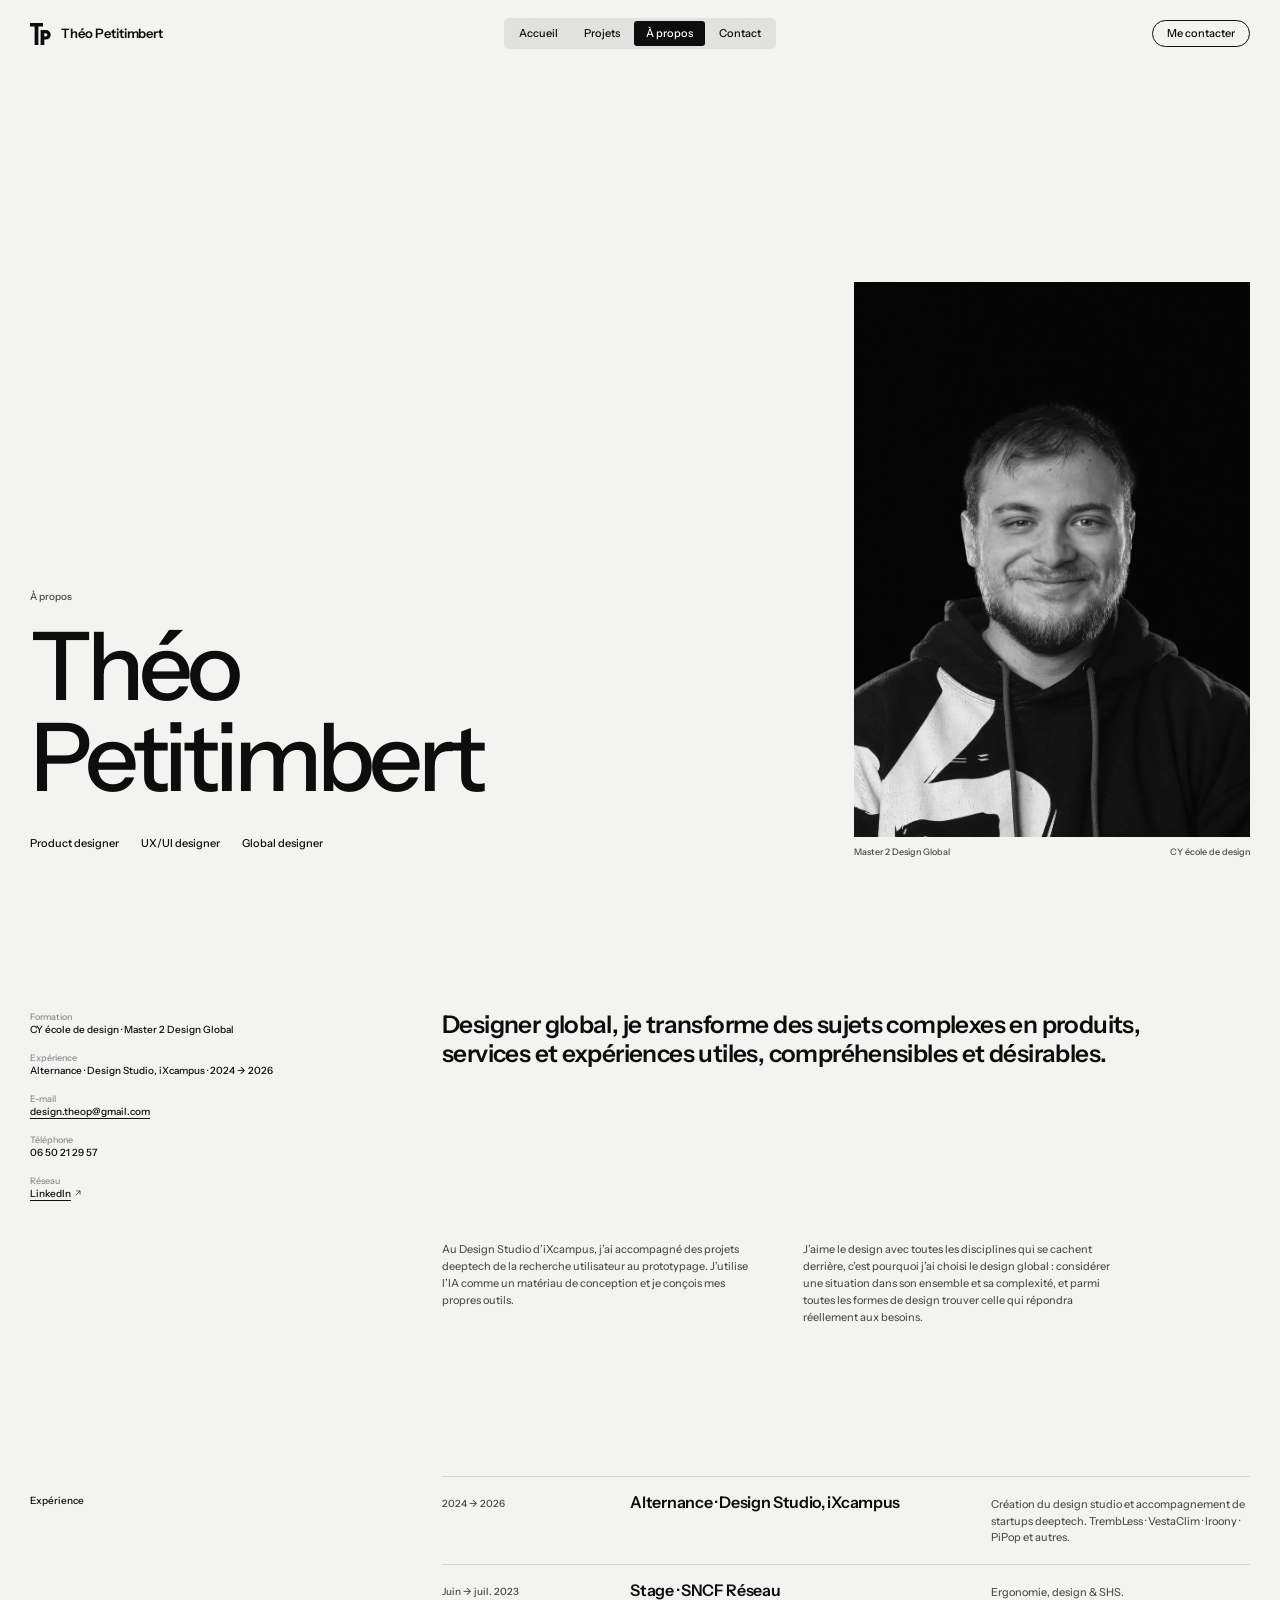
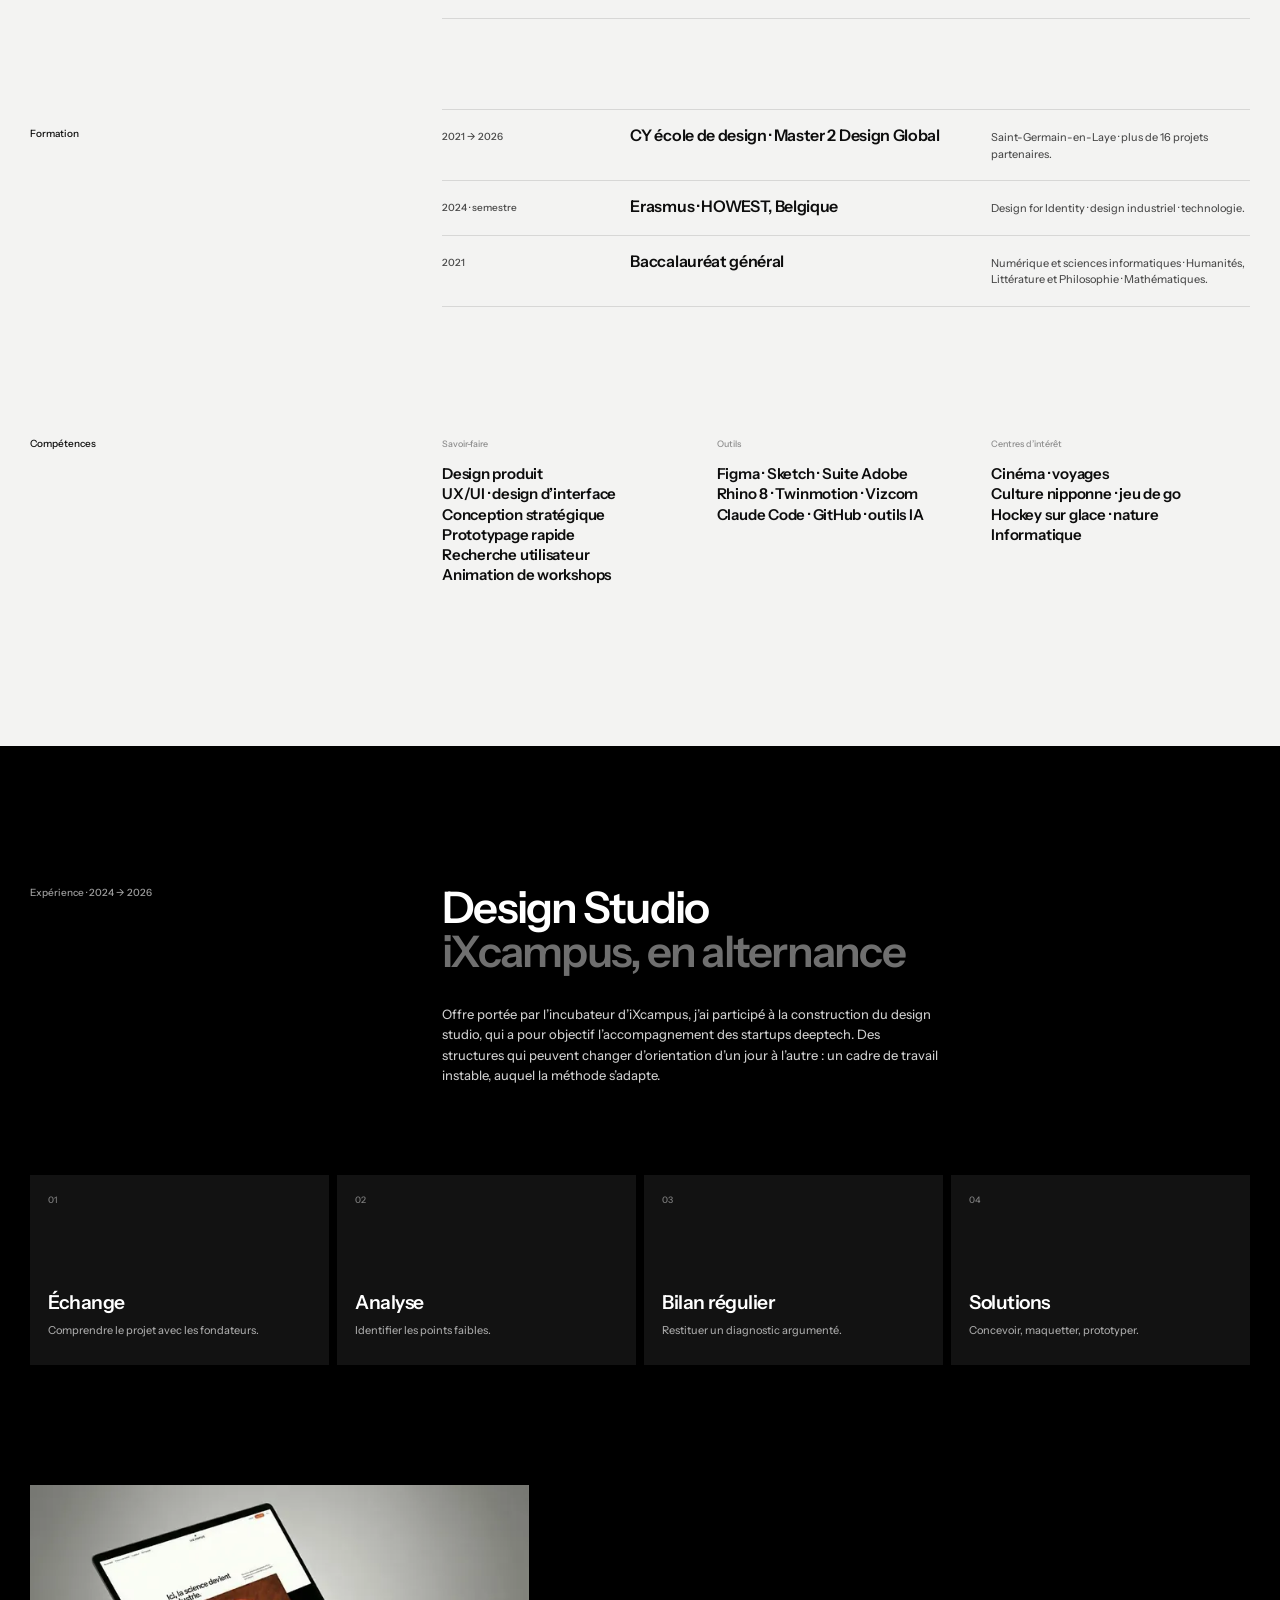
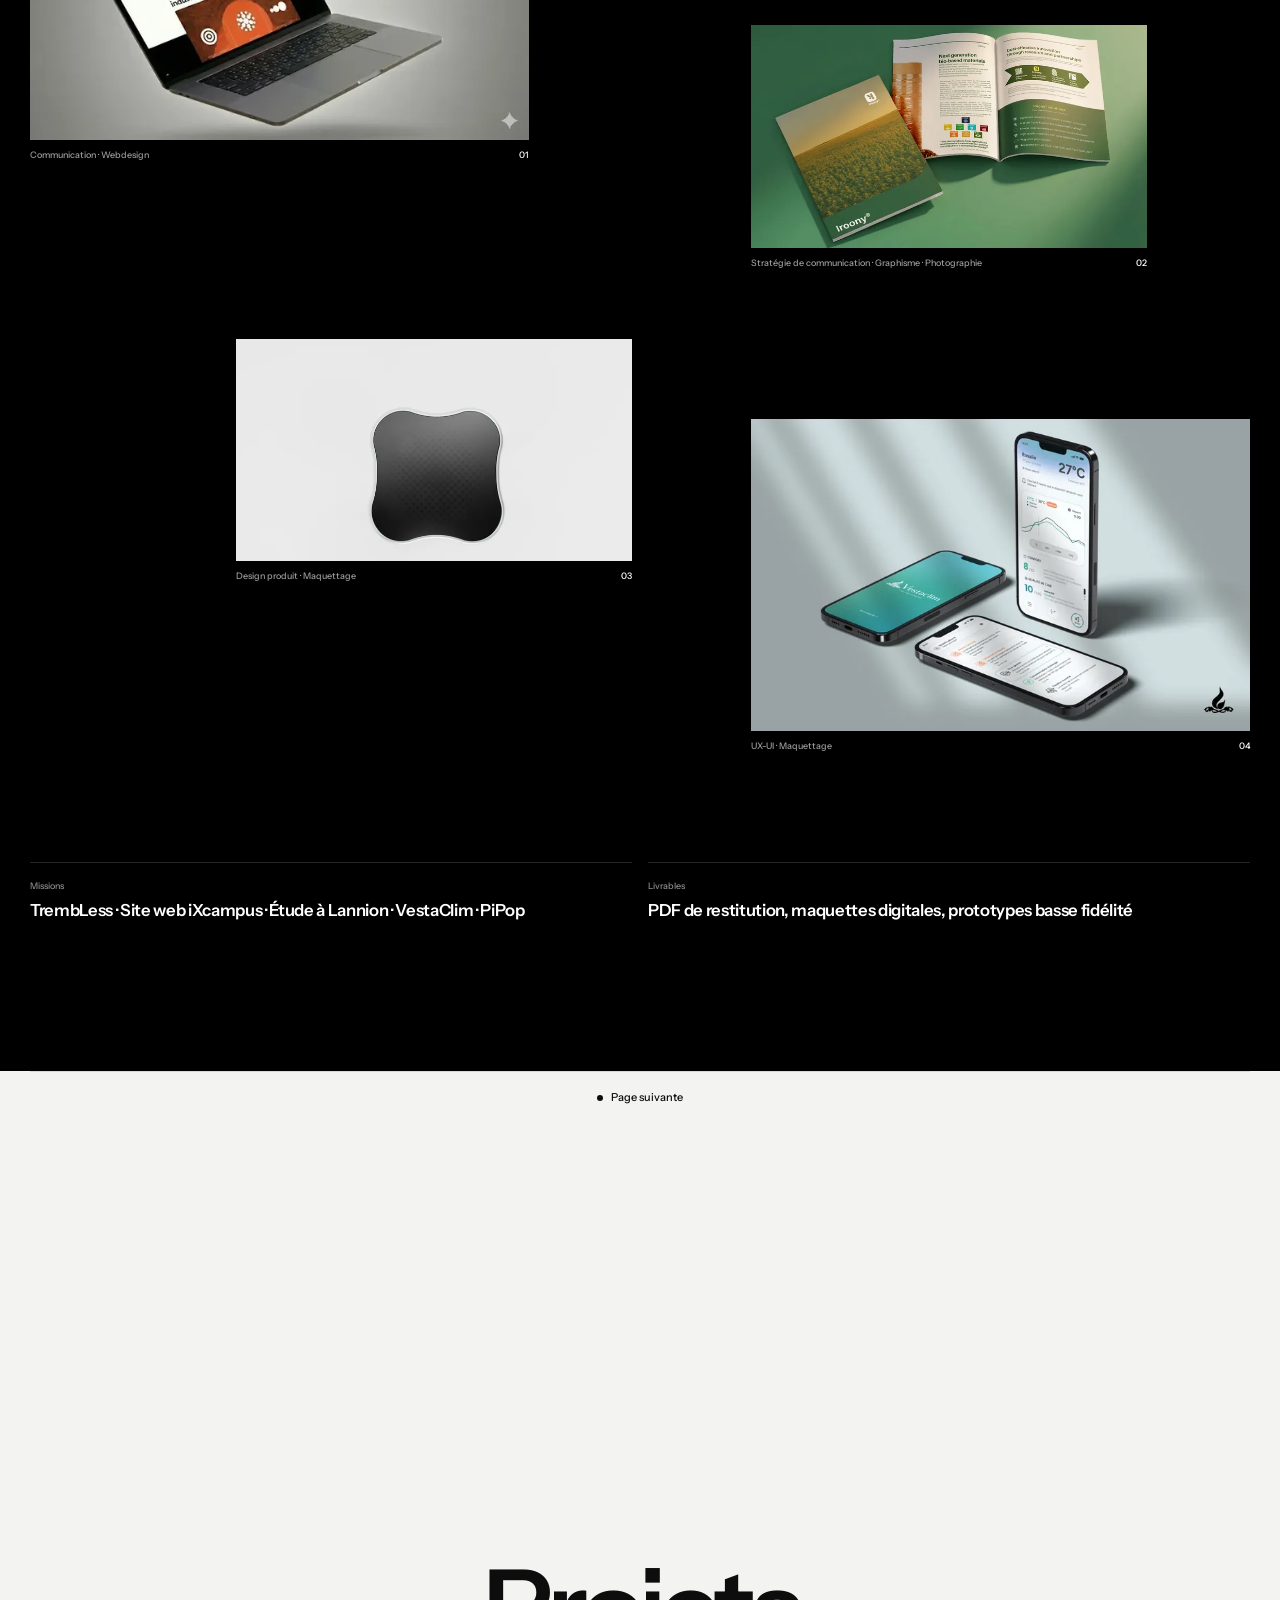
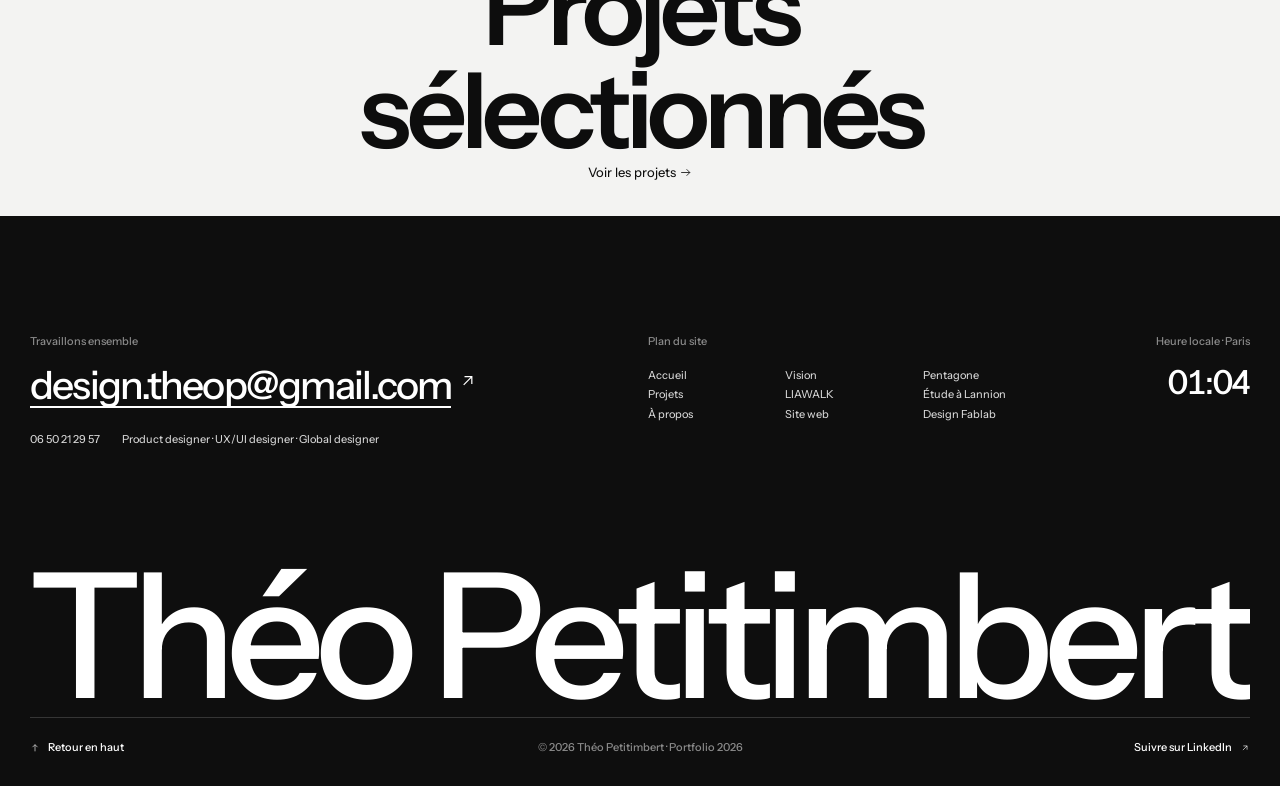
==== commit f6dc8810: "footer: nom plein cadre collé à la barre du bas, infos resserrées en haut, e-mail en grand, heure en" ====
--- a/a-propos.html
+++ b/a-propos.html
@@ -16,8 +16,8 @@
 <link rel="stylesheet" href="assets/css/base.css?v=54239757">
 <link rel="stylesheet" href="assets/css/nav.css?v=d0eab731">
 <link rel="stylesheet" href="assets/css/about.css?v=17b00f77">
-<link rel="stylesheet" href="assets/css/next.css?v=4e9791df">
-<link rel="stylesheet" href="assets/css/footer.css?v=900d0d2b">
+<link rel="stylesheet" href="assets/css/next.css?v=b3998634">
+<link rel="stylesheet" href="assets/css/footer.css?v=91d501e0">
 <script>document.documentElement.classList.add('js')</script>
 </head>
 <body class="page-about" id="top">
@@ -112,27 +112,19 @@
     </dl>
   </section>
   <section class="next" data-chunk="next" aria-label="Page suivante">
-    <p class="next-label"><span>Page suivante</span></p>
-    <a class="next-link" href="index.html#projets">
-      <span class="next-title" data-reveal><span class="line"><span>Projets<span class="next-pic" aria-hidden="true"><img src="assets/img/thumb-vision.webp" alt="" width="960" height="540" loading="lazy" decoding="async"></span></span></span><span class="line"><span>sélectionnés</span></span></span>
-      <span class="next-cta" data-reveal style="--d:.12s"><span class="next-cta-txt">Voir les projets</span><span class="next-cta-ico"><svg class="arrow" viewBox="0 0 24 24" aria-hidden="true"><path d="M4 12h16M14 6l6 6-6 6" fill="none" stroke="currentColor" stroke-width="1.5"/></svg></span></span>
-      <span class="next-bar" aria-hidden="true">
-        <span class="next-seg next-seg--here"><span class="next-seg-lab"><b>Vous êtes ici</b>À propos</span><i class="next-track"><i class="next-fill"></i></i></span>
-        <span class="next-seg next-seg--there"><span class="next-seg-lab"><b>Suivant</b>Projets <svg class="arrow" viewBox="0 0 24 24" aria-hidden="true"><path d="M4 12h16M14 6l6 6-6 6" fill="none" stroke="currentColor" stroke-width="1.5"/></svg></span><i class="next-track"><i class="next-fill"></i></i></span>
-      </span>
+    <p class="next-label">Page suivante</p>
+    <a class="next-link" href="index.html#projets" data-reveal>
+      <span class="next-title"><span class="line"><span>Projets</span></span><span class="line"><span>sélectionnés</span></span></span>
+      <span class="next-sub">Voir les projets <svg class="arrow" viewBox="0 0 24 24" aria-hidden="true"><path d="M4 12h16M14 6l6 6-6 6" fill="none" stroke="currentColor" stroke-width="1.5"/></svg></span>
     </a>
   </section>
 </main>
 <footer class="footer" id="contact" data-chunk="footer" data-tone="dark">
-  <div class="footer-top">
-    <p class="footer-mark">Théo Petitimbert</p>
-    <p class="footer-time"><span class="tiny">Heure locale · Paris</span><strong data-clock>--:--</strong></p>
-  </div>
   <div class="footer-cols grid">
-    <div class="footer-col">
+    <div class="footer-col footer-col--cta">
       <h2 class="footer-h">Travaillons ensemble</h2>
-      <ul class="footer-list">
-        <li><a class="ulink" href="mailto:design.theop@gmail.com">design.theop@gmail.com</a></li>
+      <a class="footer-mail" href="mailto:design.theop@gmail.com"><span>design.theop@gmail.com</span><svg class="arrow" viewBox="0 0 24 24" aria-hidden="true"><path d="M7 17L17 7M8 7h9v9" fill="none" stroke="currentColor" stroke-width="1.5"/></svg></a>
+      <ul class="footer-list footer-list--row">
         <li><a href="tel:+33650212957">06 50 21 29 57</a></li>
         <li>Product designer · UX/UI designer · Global designer</li>
       </ul>
@@ -145,7 +137,9 @@
         <ul class="footer-list"><li><a href="projets/pentagone.html">Pentagone</a></li><li><a href="projets/lannion.html">Étude à Lannion</a></li><li><a href="projets/design-fablab.html">Design Fablab</a></li></ul>
       </div>
     </nav>
+    <p class="footer-col footer-time"><span class="footer-h">Heure locale · Paris</span><strong data-clock>--:--</strong></p>
   </div>
+  <p class="footer-mark" data-reveal><span class="fm-w"><span class="fm-t">Théo Petitimbert</span></span></p>
   <div class="footer-bar">
     <a href="#top"><svg class="arrow" viewBox="0 0 24 24" aria-hidden="true"><path d="M12 20V4M6 10l6-6 6 6" fill="none" stroke="currentColor" stroke-width="1.5"/></svg> Retour en haut</a>
     <span>© 2026 Théo Petitimbert · Portfolio 2026</span>
--- a/assets/css/footer.css
+++ b/assets/css/footer.css
@@ -1,48 +1,86 @@
 /* ==========================================================================
-   Pied de page noir
+   Pied de page noir : infos en haut, nom plein cadre, barre collée dessous
    ========================================================================== */
 .footer {
   background: var(--dark); color: var(--white);
-  padding: 130px var(--g) 0;
-  min-height: 820px;
+  padding: 118px var(--g) 0;
   display: flex; flex-direction: column;
+  overflow: hidden;
 }
-.footer-top { display: flex; justify-content: space-between; align-items: flex-end; gap: 24px; }
-.footer-mark {
-  font-size: clamp(56px, 8vw, 126px); line-height: .82; font-weight: 500; letter-spacing: -.055em;
-  margin-left: -.04em;
+
+/* --- Rangée d'infos ------------------------------------------------------ */
+.footer-cols { row-gap: 30px; align-items: start; }
+.footer-h {
+  display: block;
+  font-size: 11px; font-weight: 500;
+  color: #8a8a8a; margin-bottom: 16px;
 }
-.footer-time { text-align: right; padding-bottom: 12px; }
-.footer-time .tiny { color: #8a8a8a; display: block; margin-bottom: 4px; font-size: 9px; }
-.footer-time strong { font-size: var(--fs-s); font-weight: 600; }
+.footer-col--cta { grid-column: 1 / span 6; }
+.footer-col--map { grid-column: 7 / span 4; }
+.footer-time { grid-column: 11 / span 2; text-align: right; }
+.footer-time strong {
+  display: block;
+  font-size: clamp(28px, 2.6vw, 40px); line-height: 1; font-weight: 500; letter-spacing: -.04em;
+  font-variant-numeric: tabular-nums;
+}
 
-.footer-cols {
-  margin-top: 50px; padding-top: 22px;
-  border-top: 1px solid rgba(255, 255, 255, .12);
-  row-gap: 30px;
+.footer-mail {
+  display: inline-flex; align-items: flex-start; gap: .18em;
+  font-size: clamp(30px, 3.05vw, 48px); line-height: 1.02; font-weight: 500; letter-spacing: -.045em;
 }
-.footer-h { font-size: 10px; font-weight: 500; margin-bottom: 14px; }
-.footer-col { grid-column: 1 / span 6; }
-.footer-col--map { grid-column: 7 / span 6; }
-.footer-list li { font-size: 10px; line-height: 1.7; font-weight: 450; color: #d8d8d8; }
-.footer-list a:hover { color: var(--white); }
+.footer-mail span {
+  background: linear-gradient(currentColor, currentColor) 0 100% / 100% 2px no-repeat;
+  padding-bottom: .06em;
+  transition: background-size .7s var(--ease);
+}
+.footer-mail:hover span { background-size: 0 2px; background-position: 100% 100%; }
+.footer-mail .arrow { width: .5em; height: .5em; margin-top: .12em; transition: transform .6s var(--ease); }
+.footer-mail:hover .arrow { transform: translate(3px, -3px); }
+
+.footer-list li { font-size: 11px; line-height: 1.75; font-weight: 450; color: #d8d8d8; }
+.footer-list a { transition: color .3s; }
+.footer-list a:hover { color: #8a8a8a; }
+.footer-list--row { display: flex; flex-wrap: wrap; gap: 4px 22px; margin-top: 22px; }
 .footer-map { display: grid; grid-template-columns: repeat(3, 1fr); gap: var(--gap); }
 
+/* --- Nom plein cadre ------------------------------------------------------ */
+.footer-mark {
+  margin: auto 0 0; padding-top: 104px;
+  border-bottom: 1px solid rgba(255, 255, 255, .16);
+  container-type: inline-size;
+}
+.fm-w {
+  display: block; overflow: hidden; white-space: nowrap;
+  font-size: 13.75vw; font-size: 14.3cqi; line-height: .76; font-weight: 500; letter-spacing: -.062em;
+  padding: .09em 0 .085em; margin-left: -.012em;
+}
+.fm-t { display: block; }
+.js .footer-mark[data-reveal] { opacity: 1; transform: none; }
+.js .footer-mark[data-reveal] .fm-t { transform: translate3d(0, 75%, 0); transition: transform 1.4s var(--ease) .1s; }
+.js .footer-mark[data-reveal].is-in .fm-t { transform: none; }
+
+/* --- Barre du bas --------------------------------------------------------- */
 .footer-bar {
-  margin-top: auto;
   display: grid; grid-template-columns: 1fr auto 1fr; align-items: center;
-  padding: 26px 0 64px;
-  font-size: 10px; font-weight: 500;
+  padding: 22px 0 30px;
+  font-size: 11px; font-weight: 500;
 }
+.footer-bar > span { color: #8a8a8a; }
 .footer-bar > :last-child { justify-self: end; }
-.footer-bar a { display: inline-flex; align-items: center; gap: 8px; }
+.footer-bar a { display: inline-flex; align-items: center; gap: 8px; transition: color .3s; }
+.footer-bar a:hover { color: #8a8a8a; }
 .footer-bar .arrow { width: 10px; height: 10px; }
 
+@media (prefers-reduced-motion: reduce) {
+  .js .footer-mark[data-reveal] .fm-t { transform: none; }
+}
+
 @media (max-width: 800px) {
-  .footer { min-height: 0; padding-top: 56px; }
-  .footer-top { flex-direction: column; align-items: flex-start; }
+  .footer { padding-top: 56px; }
+  .footer-col--cta, .footer-col--map, .footer-time { grid-column: 1 / -1; }
   .footer-time { text-align: left; }
-  .footer-col, .footer-col--map { grid-column: 1 / -1; }
-  .footer-bar { grid-template-columns: 1fr 1fr; gap: 10px; margin-top: 60px; padding-bottom: 90px; }
+  .footer-mail { font-size: 24px; }
+  .footer-mark { padding-top: 48px; }
+  .footer-bar { grid-template-columns: 1fr 1fr; gap: 10px; padding-bottom: 90px; }
   .footer-bar > :nth-child(2) { grid-row: 2; grid-column: 1 / -1; }
 }
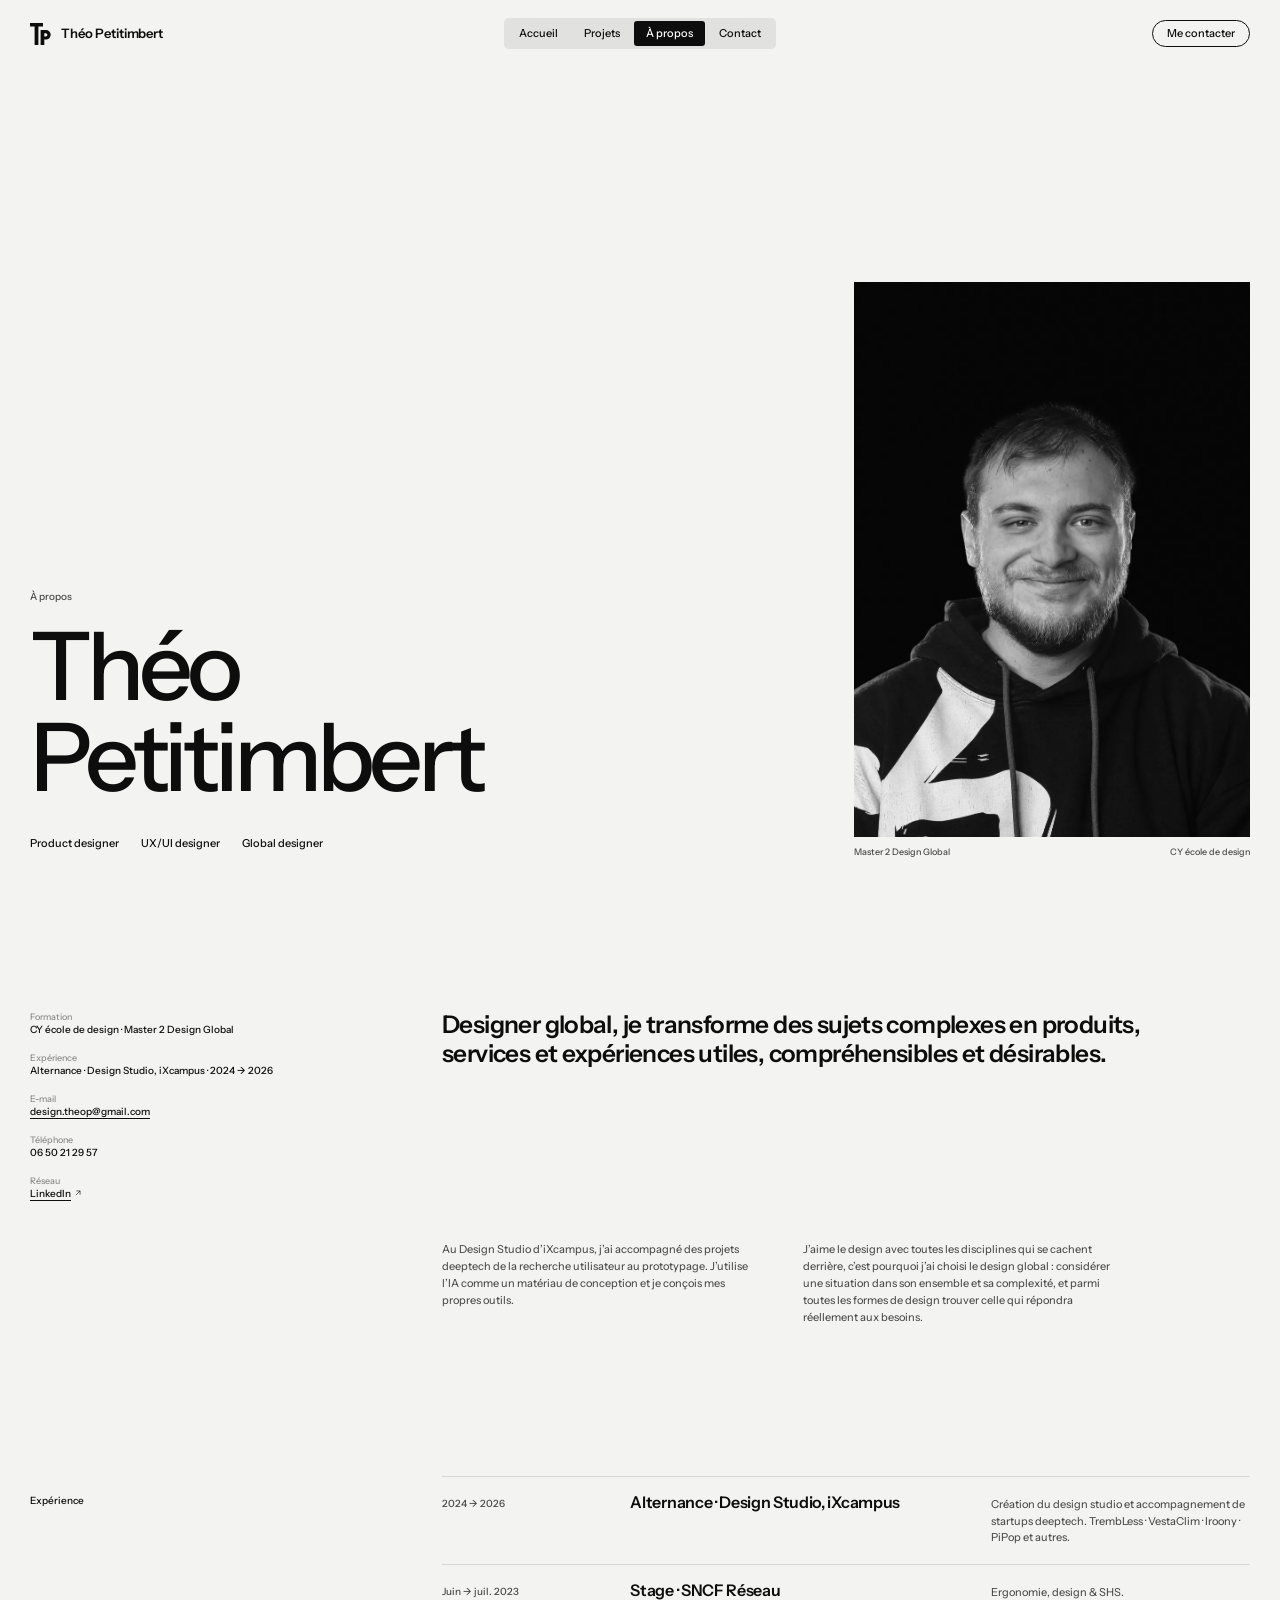
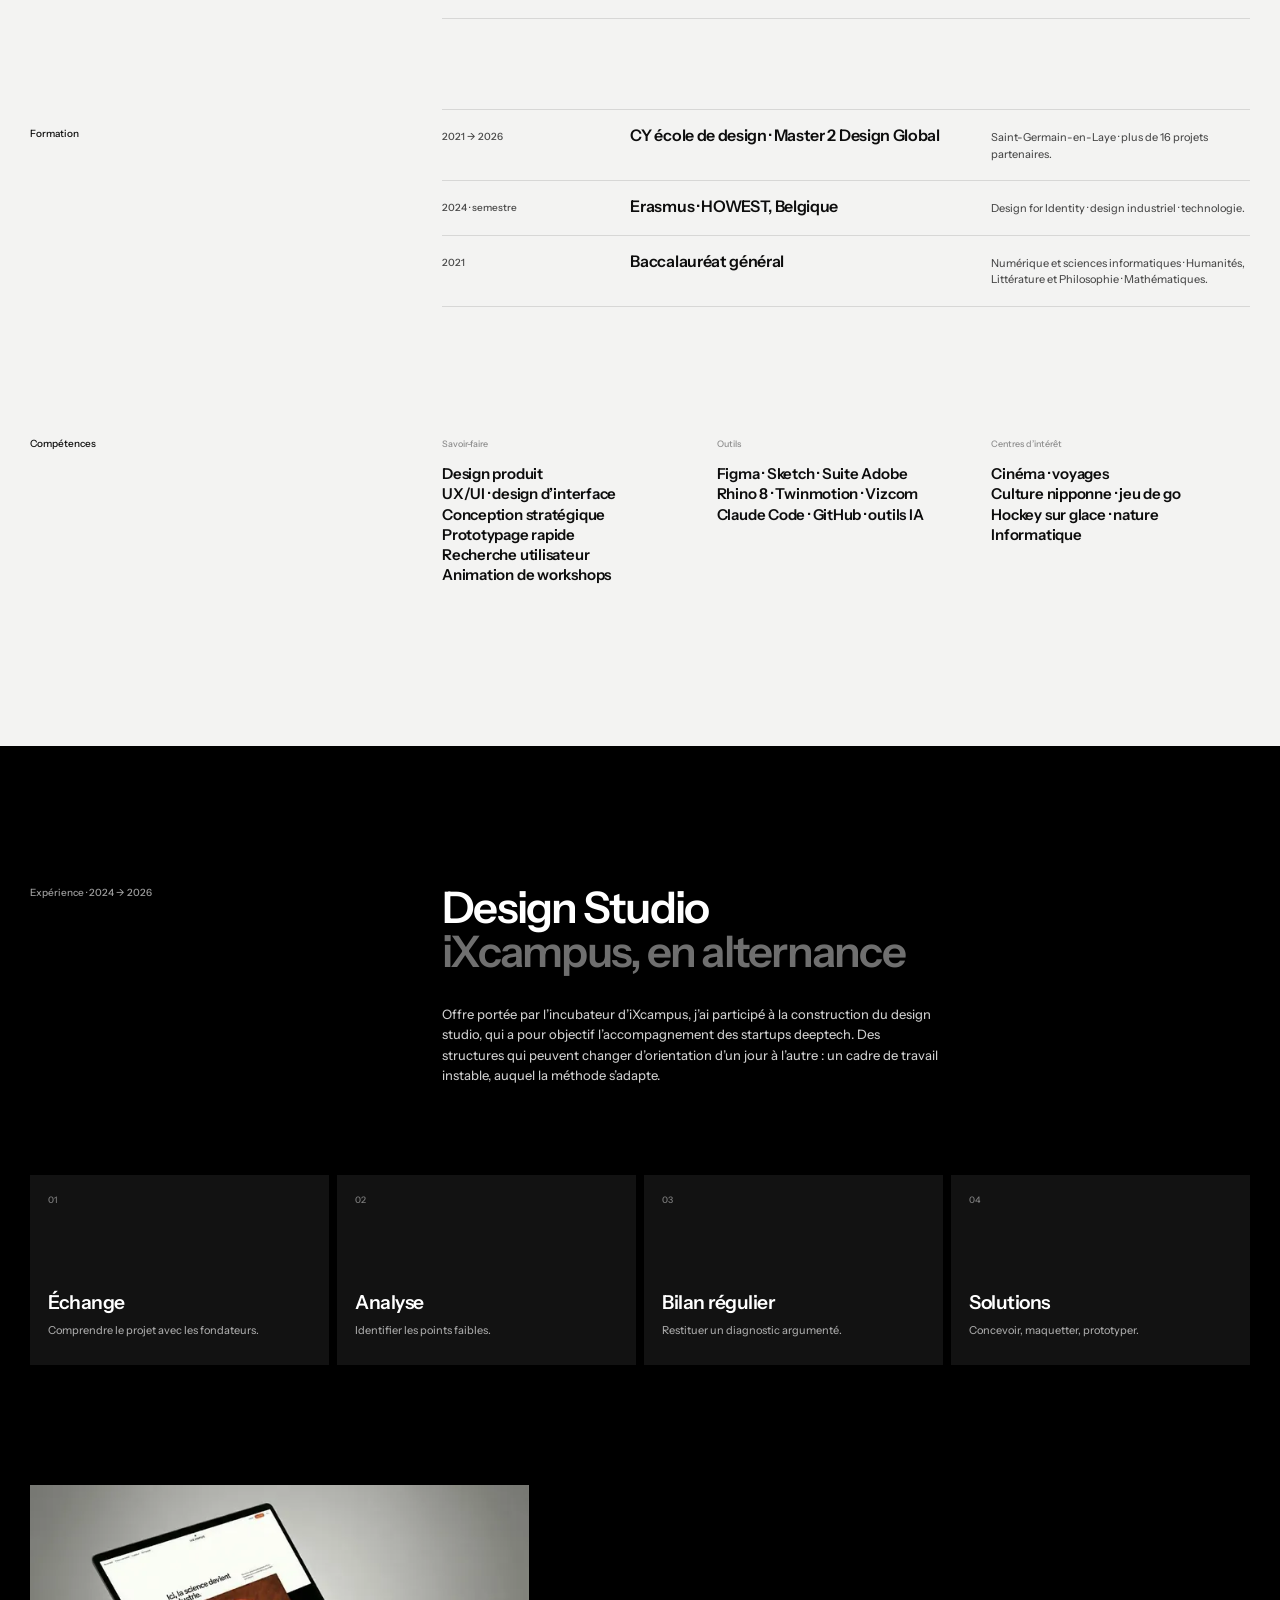
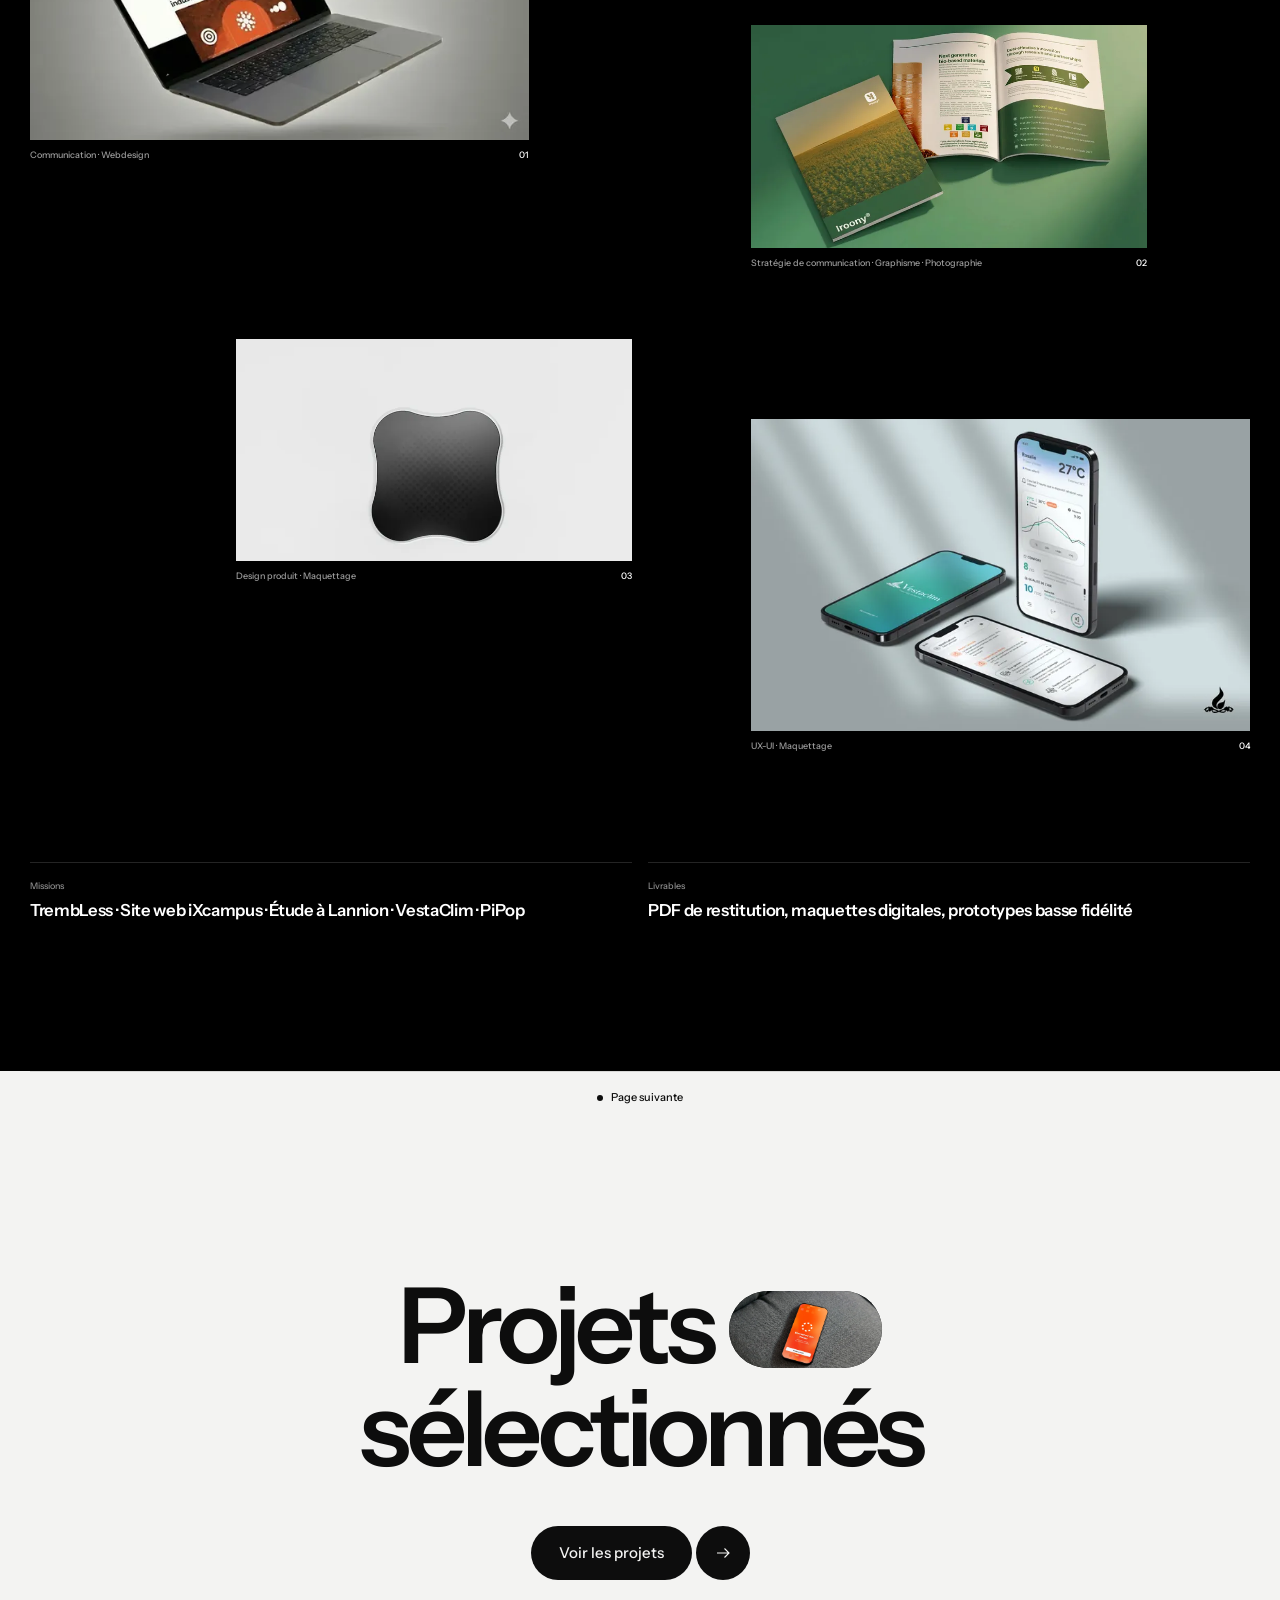
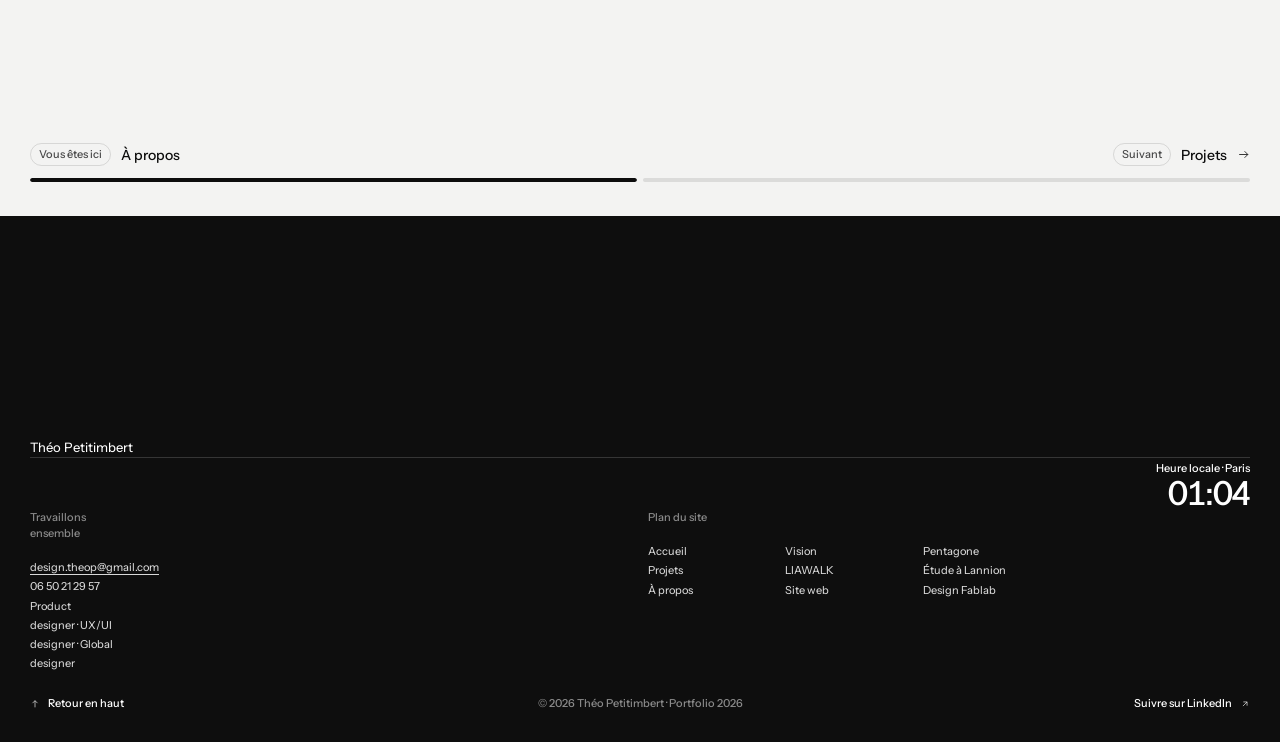
==== commit fa25da77: "Merge branch 'gw/next' into claude/laughing-cori-2tzx5d" ====
--- a/a-propos.html
+++ b/a-propos.html
@@ -16,8 +16,8 @@
 <link rel="stylesheet" href="assets/css/base.css?v=54239757">
 <link rel="stylesheet" href="assets/css/nav.css?v=d0eab731">
 <link rel="stylesheet" href="assets/css/about.css?v=17b00f77">
-<link rel="stylesheet" href="assets/css/next.css?v=b3998634">
-<link rel="stylesheet" href="assets/css/footer.css?v=91d501e0">
+<link rel="stylesheet" href="assets/css/next.css?v=4e9791df">
+<link rel="stylesheet" href="assets/css/footer.css?v=900d0d2b">
 <script>document.documentElement.classList.add('js')</script>
 </head>
 <body class="page-about" id="top">
@@ -112,19 +112,27 @@
     </dl>
   </section>
   <section class="next" data-chunk="next" aria-label="Page suivante">
-    <p class="next-label">Page suivante</p>
-    <a class="next-link" href="index.html#projets" data-reveal>
-      <span class="next-title"><span class="line"><span>Projets</span></span><span class="line"><span>sélectionnés</span></span></span>
-      <span class="next-sub">Voir les projets <svg class="arrow" viewBox="0 0 24 24" aria-hidden="true"><path d="M4 12h16M14 6l6 6-6 6" fill="none" stroke="currentColor" stroke-width="1.5"/></svg></span>
+    <p class="next-label"><span>Page suivante</span></p>
+    <a class="next-link" href="index.html#projets">
+      <span class="next-title" data-reveal><span class="line"><span>Projets<span class="next-pic" aria-hidden="true"><img src="assets/img/thumb-vision.webp" alt="" width="960" height="540" loading="lazy" decoding="async"></span></span></span><span class="line"><span>sélectionnés</span></span></span>
+      <span class="next-cta" data-reveal style="--d:.12s"><span class="next-cta-txt">Voir les projets</span><span class="next-cta-ico"><svg class="arrow" viewBox="0 0 24 24" aria-hidden="true"><path d="M4 12h16M14 6l6 6-6 6" fill="none" stroke="currentColor" stroke-width="1.5"/></svg></span></span>
+      <span class="next-bar" aria-hidden="true">
+        <span class="next-seg next-seg--here"><span class="next-seg-lab"><b>Vous êtes ici</b>À propos</span><i class="next-track"><i class="next-fill"></i></i></span>
+        <span class="next-seg next-seg--there"><span class="next-seg-lab"><b>Suivant</b>Projets <svg class="arrow" viewBox="0 0 24 24" aria-hidden="true"><path d="M4 12h16M14 6l6 6-6 6" fill="none" stroke="currentColor" stroke-width="1.5"/></svg></span><i class="next-track"><i class="next-fill"></i></i></span>
+      </span>
     </a>
   </section>
 </main>
 <footer class="footer" id="contact" data-chunk="footer" data-tone="dark">
+  <div class="footer-top">
+    <p class="footer-mark">Théo Petitimbert</p>
+    <p class="footer-time"><span class="tiny">Heure locale · Paris</span><strong data-clock>--:--</strong></p>
+  </div>
   <div class="footer-cols grid">
-    <div class="footer-col footer-col--cta">
+    <div class="footer-col">
       <h2 class="footer-h">Travaillons ensemble</h2>
-      <a class="footer-mail" href="mailto:design.theop@gmail.com"><span>design.theop@gmail.com</span><svg class="arrow" viewBox="0 0 24 24" aria-hidden="true"><path d="M7 17L17 7M8 7h9v9" fill="none" stroke="currentColor" stroke-width="1.5"/></svg></a>
-      <ul class="footer-list footer-list--row">
+      <ul class="footer-list">
+        <li><a class="ulink" href="mailto:design.theop@gmail.com">design.theop@gmail.com</a></li>
         <li><a href="tel:+33650212957">06 50 21 29 57</a></li>
         <li>Product designer · UX/UI designer · Global designer</li>
       </ul>
@@ -137,9 +145,7 @@
         <ul class="footer-list"><li><a href="projets/pentagone.html">Pentagone</a></li><li><a href="projets/lannion.html">Étude à Lannion</a></li><li><a href="projets/design-fablab.html">Design Fablab</a></li></ul>
       </div>
     </nav>
-    <p class="footer-col footer-time"><span class="footer-h">Heure locale · Paris</span><strong data-clock>--:--</strong></p>
   </div>
-  <p class="footer-mark" data-reveal><span class="fm-w"><span class="fm-t">Théo Petitimbert</span></span></p>
   <div class="footer-bar">
     <a href="#top"><svg class="arrow" viewBox="0 0 24 24" aria-hidden="true"><path d="M12 20V4M6 10l6-6 6 6" fill="none" stroke="currentColor" stroke-width="1.5"/></svg> Retour en haut</a>
     <span>© 2026 Théo Petitimbert · Portfolio 2026</span>
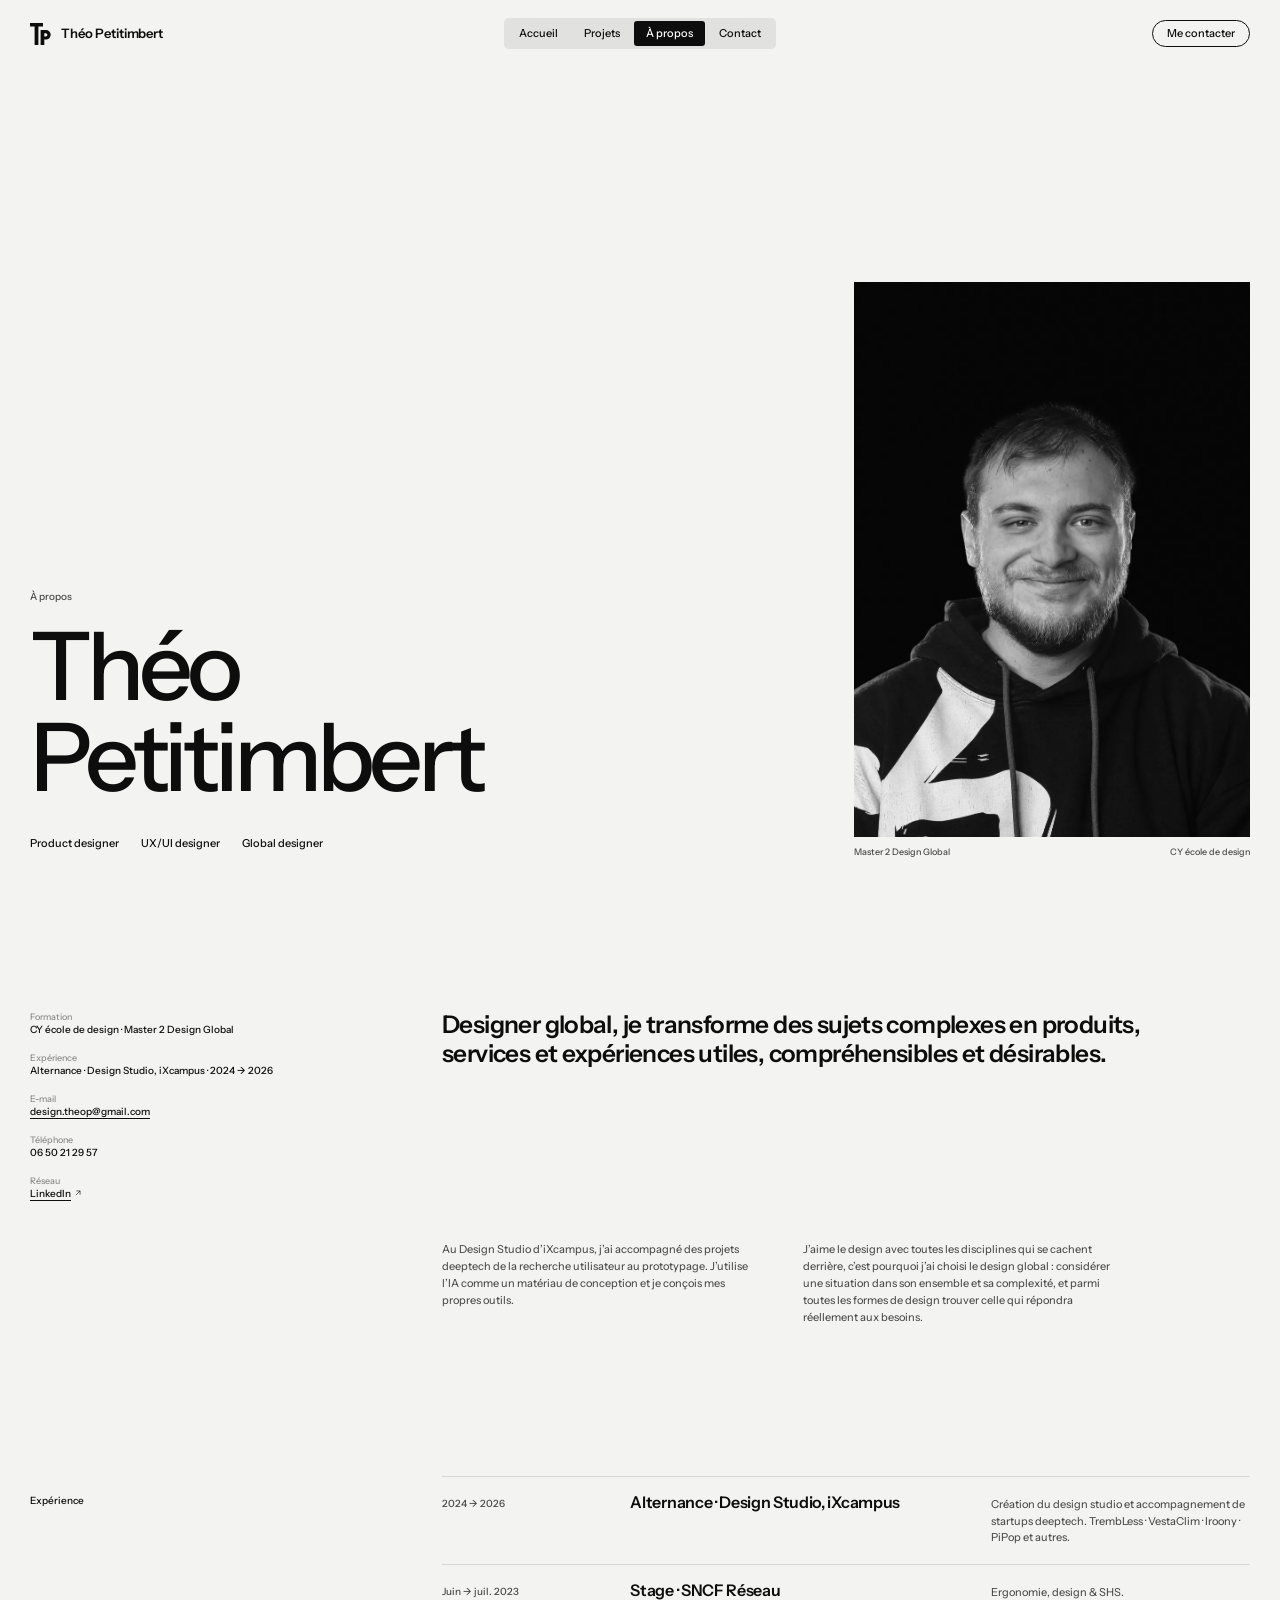
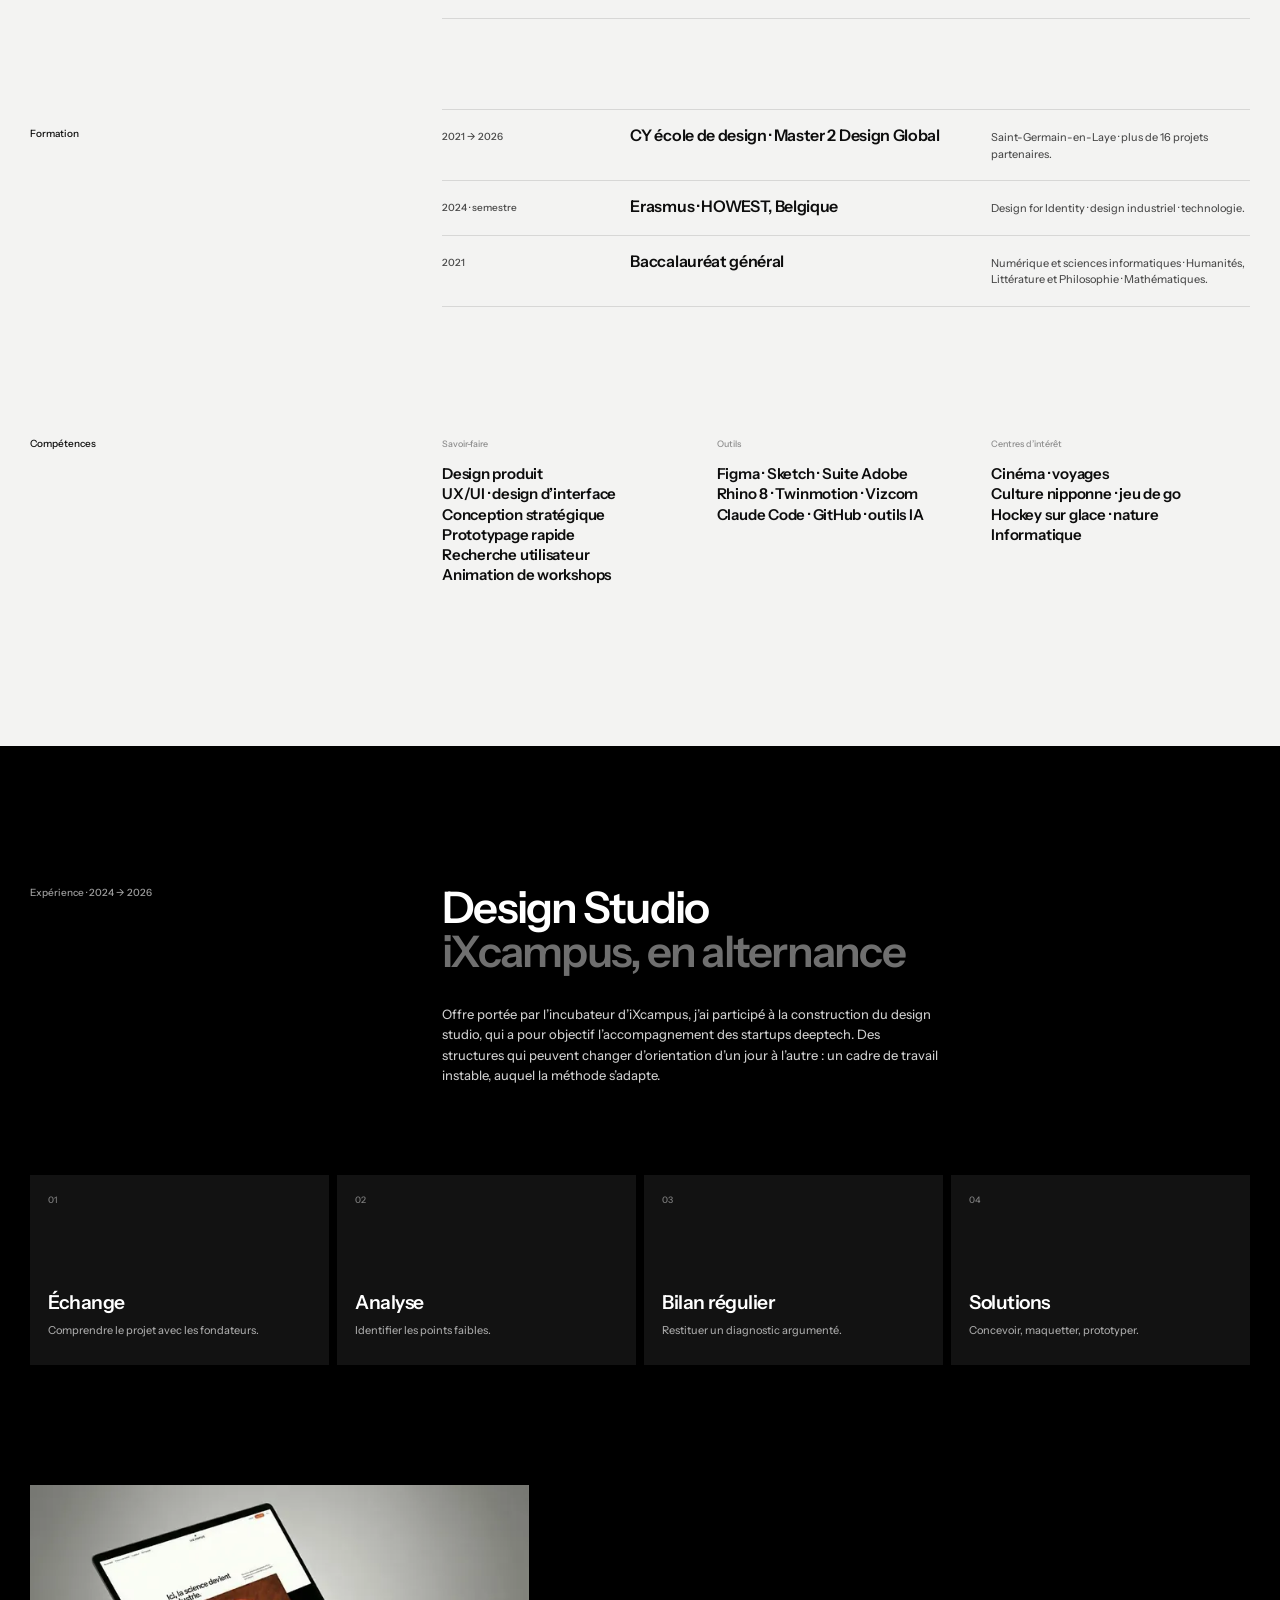
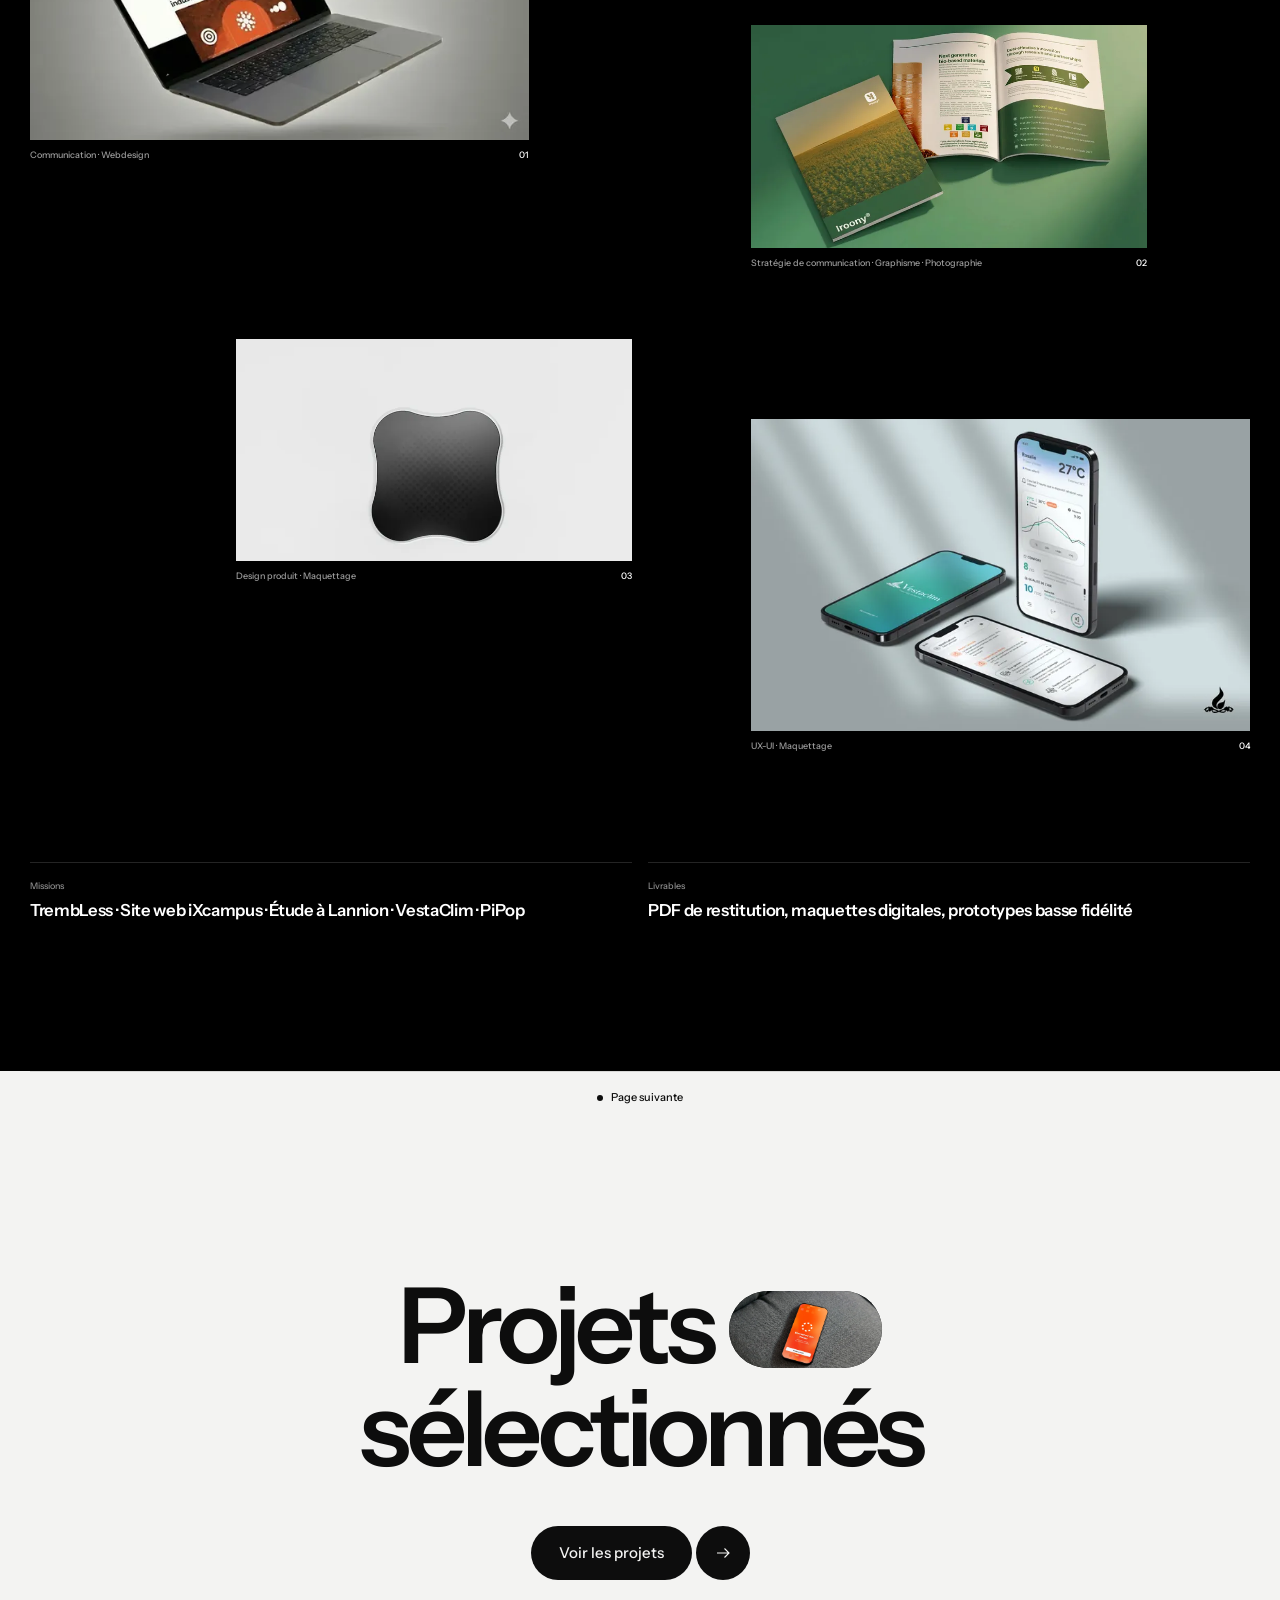
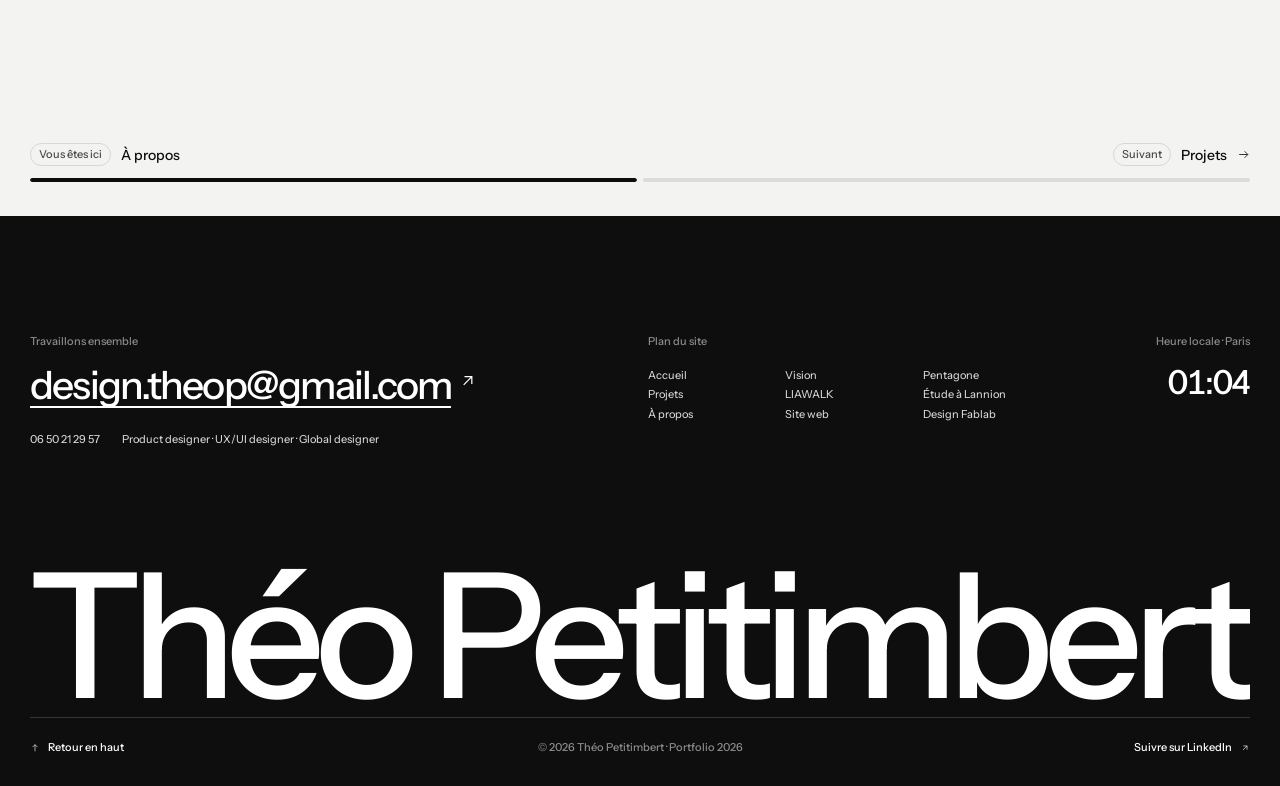
==== commit 1c02ed91: "Régénération après fusion de footer" ====
--- a/a-propos.html
+++ b/a-propos.html
@@ -17,7 +17,7 @@
 <link rel="stylesheet" href="assets/css/nav.css?v=d0eab731">
 <link rel="stylesheet" href="assets/css/about.css?v=17b00f77">
 <link rel="stylesheet" href="assets/css/next.css?v=4e9791df">
-<link rel="stylesheet" href="assets/css/footer.css?v=900d0d2b">
+<link rel="stylesheet" href="assets/css/footer.css?v=91d501e0">
 <script>document.documentElement.classList.add('js')</script>
 </head>
 <body class="page-about" id="top">
@@ -124,15 +124,11 @@
   </section>
 </main>
 <footer class="footer" id="contact" data-chunk="footer" data-tone="dark">
-  <div class="footer-top">
-    <p class="footer-mark">Théo Petitimbert</p>
-    <p class="footer-time"><span class="tiny">Heure locale · Paris</span><strong data-clock>--:--</strong></p>
-  </div>
   <div class="footer-cols grid">
-    <div class="footer-col">
+    <div class="footer-col footer-col--cta">
       <h2 class="footer-h">Travaillons ensemble</h2>
-      <ul class="footer-list">
-        <li><a class="ulink" href="mailto:design.theop@gmail.com">design.theop@gmail.com</a></li>
+      <a class="footer-mail" href="mailto:design.theop@gmail.com"><span>design.theop@gmail.com</span><svg class="arrow" viewBox="0 0 24 24" aria-hidden="true"><path d="M7 17L17 7M8 7h9v9" fill="none" stroke="currentColor" stroke-width="1.5"/></svg></a>
+      <ul class="footer-list footer-list--row">
         <li><a href="tel:+33650212957">06 50 21 29 57</a></li>
         <li>Product designer · UX/UI designer · Global designer</li>
       </ul>
@@ -145,7 +141,9 @@
         <ul class="footer-list"><li><a href="projets/pentagone.html">Pentagone</a></li><li><a href="projets/lannion.html">Étude à Lannion</a></li><li><a href="projets/design-fablab.html">Design Fablab</a></li></ul>
       </div>
     </nav>
+    <p class="footer-col footer-time"><span class="footer-h">Heure locale · Paris</span><strong data-clock>--:--</strong></p>
   </div>
+  <p class="footer-mark" data-reveal><span class="fm-w"><span class="fm-t">Théo Petitimbert</span></span></p>
   <div class="footer-bar">
     <a href="#top"><svg class="arrow" viewBox="0 0 24 24" aria-hidden="true"><path d="M12 20V4M6 10l6-6 6 6" fill="none" stroke="currentColor" stroke-width="1.5"/></svg> Retour en haut</a>
     <span>© 2026 Théo Petitimbert · Portfolio 2026</span>
